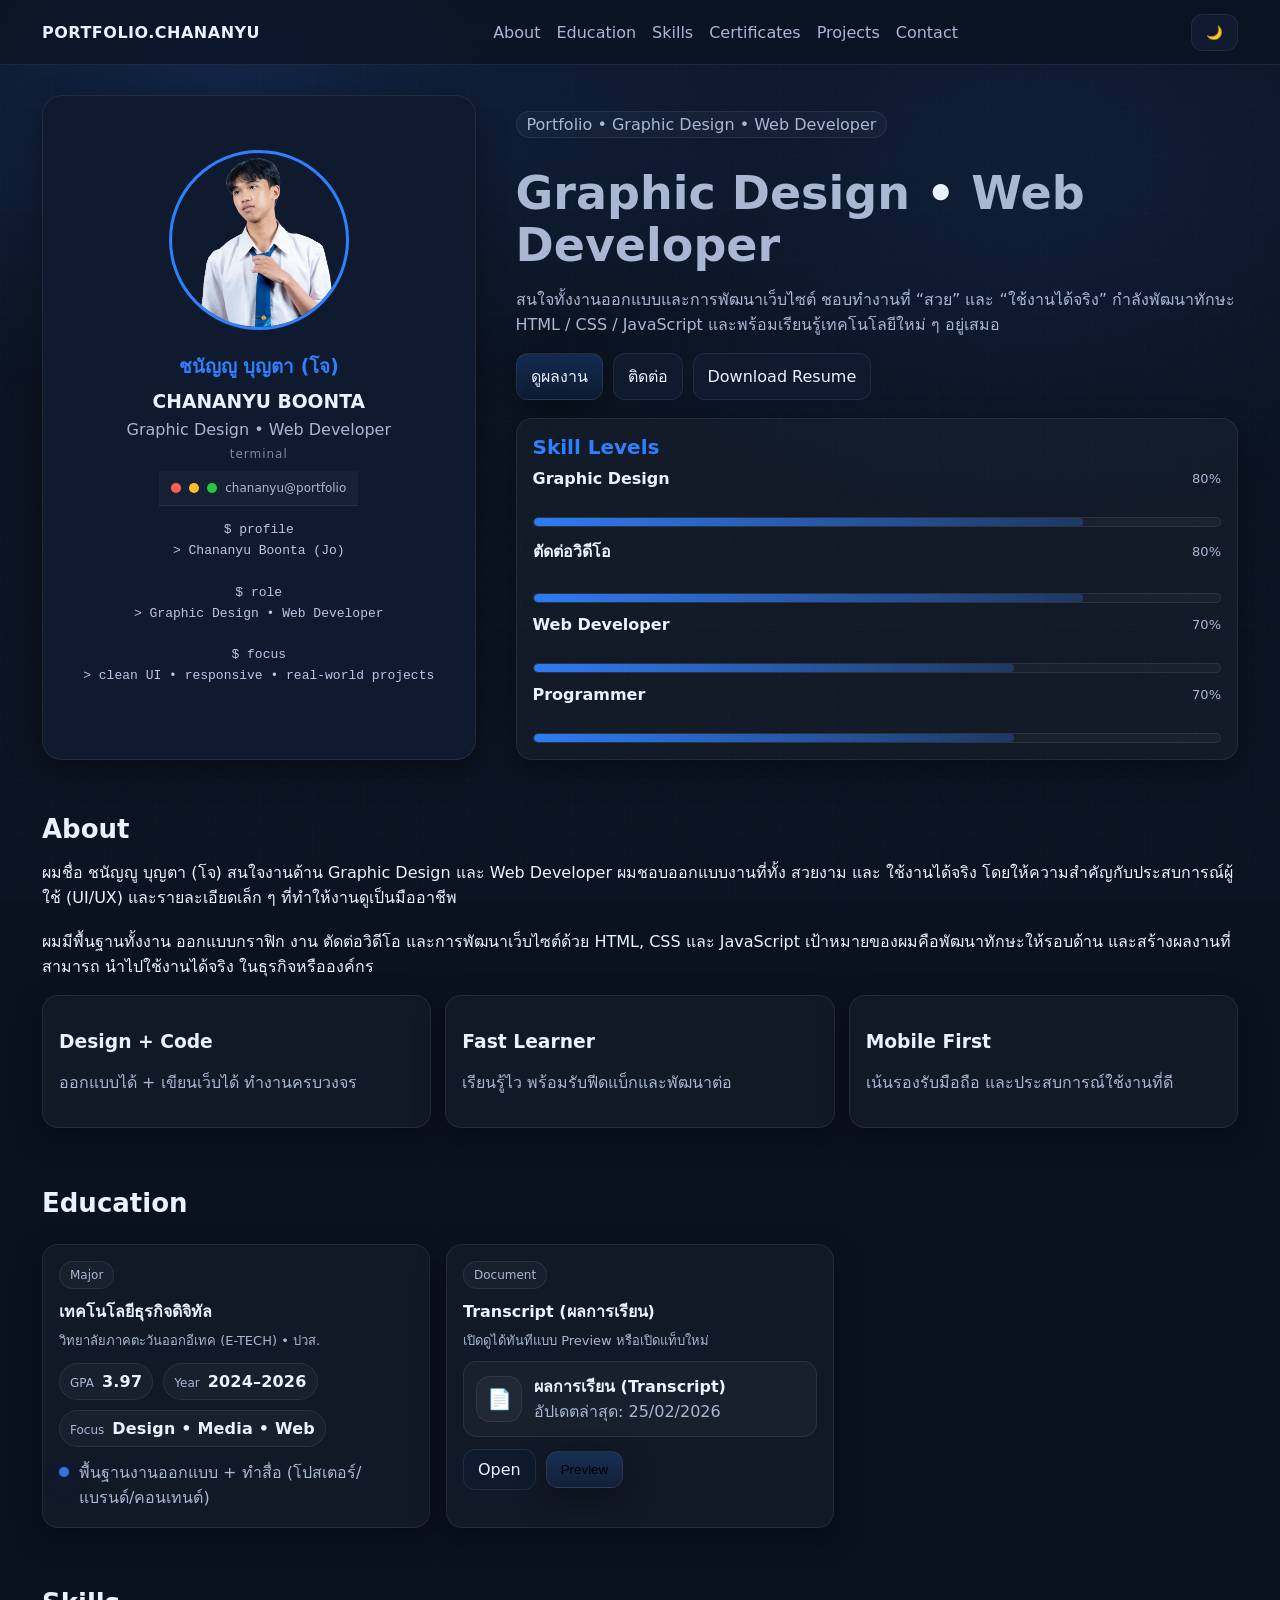
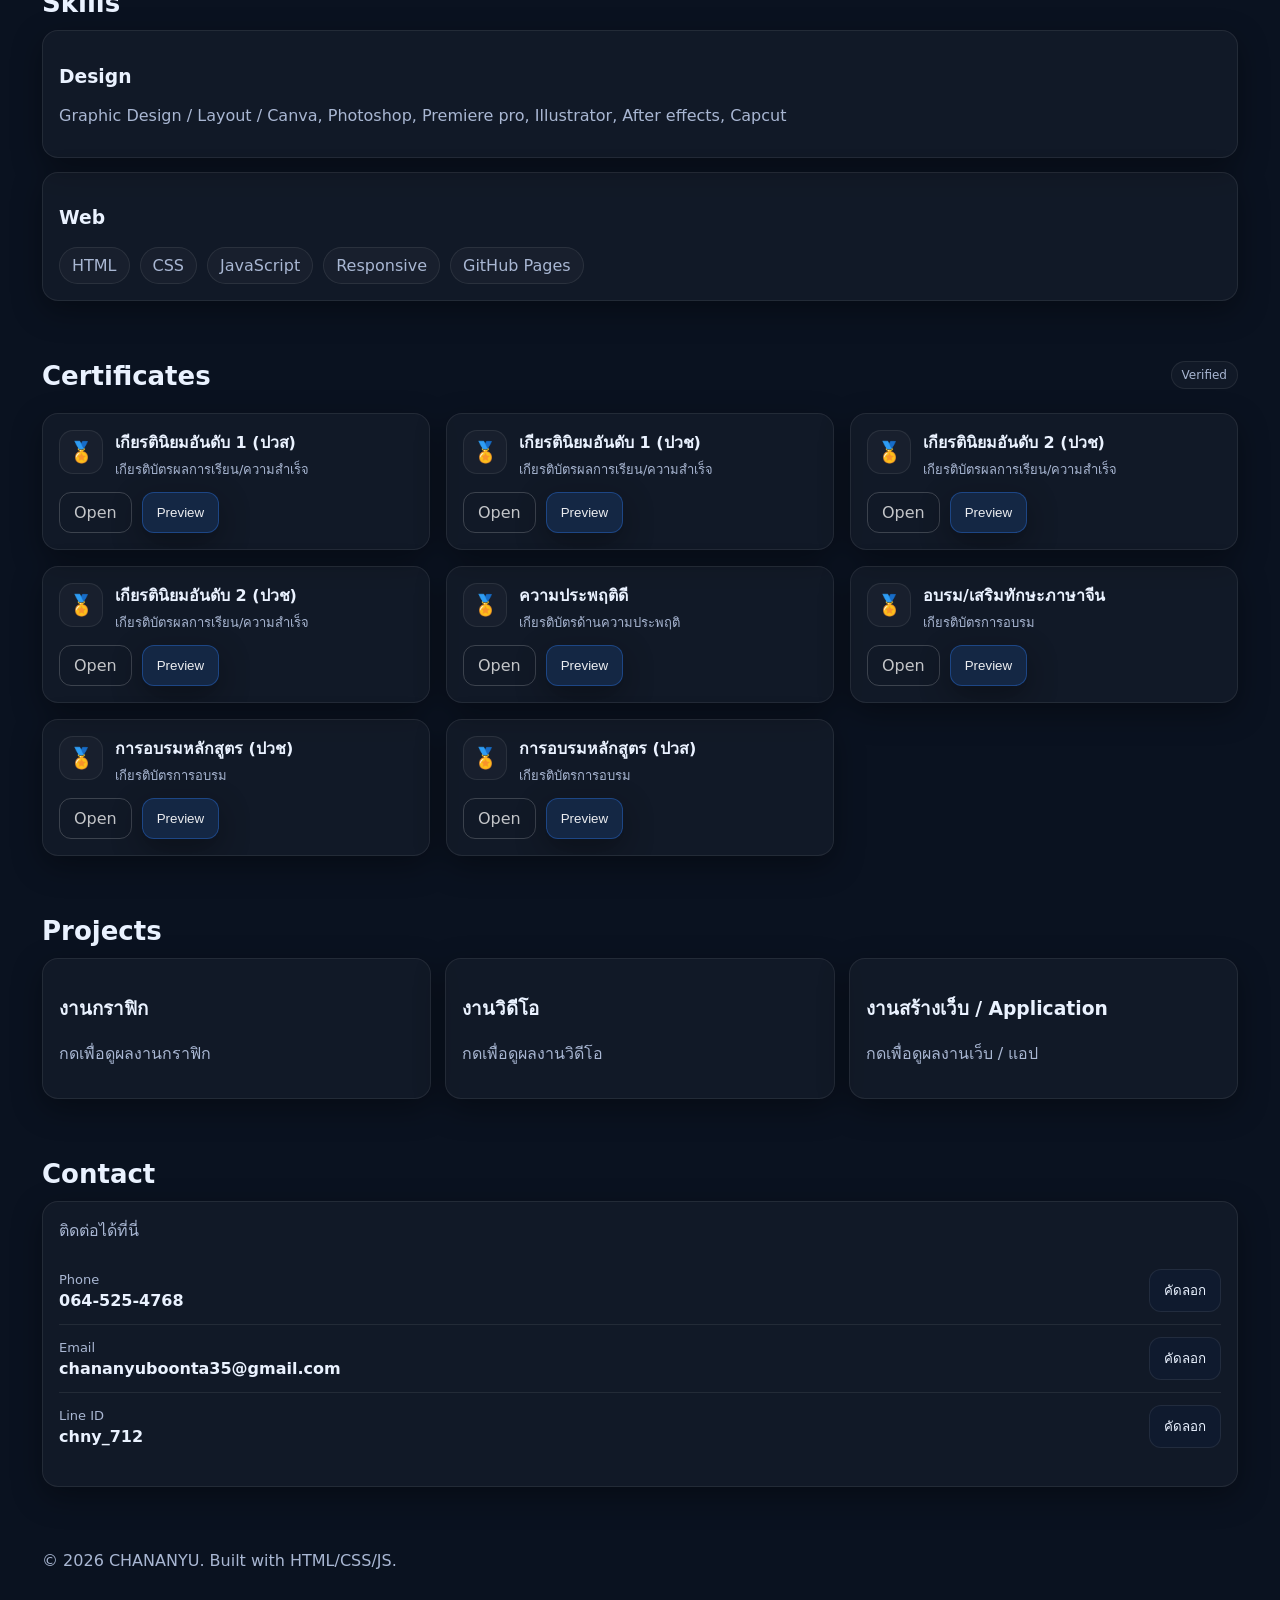
==== index.html @ 03a29632 "Add files via upload" ====
<!doctype html>
<html lang="th">
<head>
  <meta charset="UTF-8" />
  <meta name="viewport" content="width=device-width, initial-scale=1.0" />
  <title>PORTFOLIO. | ชนัญญู</title>
  <meta name="description" content="Portfolio ของ ชนัญญู บุญตา (โจ) - Graphic Design & Web Developer" />
  <link rel="stylesheet" href="styles.css" />
</head>

<body>
  <header class="header">
    <div class="container nav">
      <a class="logo" href="#top">PORTFOLIO.CHANANYU<span class="dot"></span></a>

      <nav class="menu">
        <a href="#about">About</a>
	<a href="#education">Education</a>
        <a href="#skills">Skills</a>
                <a href="#certificates">Certificates</a>
<a href="#projects">Projects</a>
        <a href="#contact">Contact</a>
      </nav>

      <button id="themeBtn" class="btn ghost" aria-label="Toggle theme">🌙</button>
    </div>
  </header>

  <main id="top">
    <section class="hero">
      <div class="container hero-grid">

        <!-- 🔥 PROFILE CARD (ย้ายมาฝั่งซ้าย) -->
        <div class="profile-card">
          <img src="assets/profile.png" alt="Chananyu Profile" class="profile-img" />
	
          <h3 class="thai-name">ชนัญญู บุญตา (โจ)</h3>
          <h3>CHANANYU BOONTA</h3>
          <p class="muted">Graphic Design • Web Developer</p>

          <p class="terminal-label">terminal</p>

          <div class="terminal-top">
            <span class="dot red"></span>
            <span class="dot yellow"></span>
            <span class="dot green"></span>
            <span class="terminal-title">chananyu@portfolio</span>
          </div>

          <pre class="terminal-body"><code>$ profile
> Chananyu Boonta (Jo)

$ role
> Graphic Design • Web Developer

$ focus
> clean UI • responsive • real-world projects</code></pre>
        </div>

        <!-- 🔥 ข้อความย้ายไปฝั่งขวา -->
        <div>
          <p class="badge">Portfolio • Graphic Design • Web Developer</p>

          <h1> 
            <span class="muted">Graphic Design</span> • 
            <span class="muted">Web Developer</span>
          </h1>

          <p class="sub">
            สนใจทั้งงานออกแบบและการพัฒนาเว็บไซต์ ชอบทำงานที่ “สวย” และ “ใช้งานได้จริง”
            กำลังพัฒนาทักษะ HTML / CSS / JavaScript และพร้อมเรียนรู้เทคโนโลยีใหม่ ๆ อยู่เสมอ
          </p>

          <div class="actions">
            <a class="btn" href="#projects">ดูผลงาน</a>
            <a class="btn ghost" href="#contact">ติดต่อ</a>
            <a class="btn ghost" href="assets/resume.pdf" download>Download Resume</a>
          </div>

	<!-- ===== Skill Progress Bars ===== -->
<div class="skill-panel card">
  <div class="skill-panel-head">
    <h3 class="skill-panel-title">Skill Levels</h3>
  </div>

  <div class="skill-list">
    <div class="skill-item" data-p="80">
      <div class="skill-row">
        <span class="skill-name">Graphic Design</span>
        <span class="skill-val">80%</span>
      </div>
      <div class="bar"><span class="fill" style="--p:80"></span></div>
    </div>

    <div class="skill-item" data-p="80">
      <div class="skill-row">
        <span class="skill-name">ตัดต่อวิดีโอ</span>
        <span class="skill-val">80%</span>
      </div>
      <div class="bar"><span class="fill" style="--p:80"></span></div>
    </div>

    <div class="skill-item" data-p="70">
      <div class="skill-row">
        <span class="skill-name">Web Developer</span>
        <span class="skill-val">70%</span>
      </div>
      <div class="bar"><span class="fill" style="--p:70"></span></div>
    </div>

    <div class="skill-item" data-p="70">
      <div class="skill-row">
        <span class="skill-name">Programmer</span>
        <span class="skill-val">70%</span>
      </div>
      <div class="bar"><span class="fill" style="--p:70"></span></div>
    </div>

    
  </div>
</div>

        </div>

      </div>
    </section>

    <!-- ABOUT -->
    <section id="about" class="section">
      <div class="container">
        <h2>About</h2>
<p class="about-text">
  ผมชื่อ <span class="hl">ชนัญญู บุญตา (โจ)</span> สนใจงานด้าน 
  <span class="hl">Graphic Design</span> และ 
  <span class="hl">Web Developer</span>  

  ผมชอบออกแบบงานที่ทั้ง <span class="hl">สวยงาม</span> และ 
  <span class="hl">ใช้งานได้จริง</span> โดยให้ความสำคัญกับประสบการณ์ผู้ใช้ 
  (<span class="hl">UI/UX</span>) และรายละเอียดเล็ก ๆ 
  ที่ทำให้งานดูเป็นมืออาชีพ
  <br><br>
  ผมมีพื้นฐานทั้งงาน <span class="hl">ออกแบบกราฟิก</span> 
  งาน <span class="hl">ตัดต่อวิดีโอ</span> และการพัฒนาเว็บไซต์ด้วย 
  <span class="hl">HTML</span>, 
  <span class="hl">CSS</span> และ 
  <span class="hl">JavaScript</span>  

  เป้าหมายของผมคือพัฒนาทักษะให้รอบด้าน และสร้างผลงานที่สามารถ 
  <span class="hl">นำไปใช้งานได้จริง</span> ในธุรกิจหรือองค์กร
</p>
        <div class="grid-3">
          <div class="card">
            <h3>Design + Code</h3>
            <p class="text-muted">ออกแบบได้ + เขียนเว็บได้ ทำงานครบวงจร</p>
          </div>
          <div class="card">
            <h3>Fast Learner</h3>
            <p class="text-muted">เรียนรู้ไว พร้อมรับฟีดแบ็กและพัฒนาต่อ</p>
          </div>
          <div class="card">
            <h3>Mobile First</h3>
            <p class="text-muted">เน้นรองรับมือถือ และประสบการณ์ใช้งานที่ดี</p>
          </div>
        </div>
      </div>
    </section>


<!-- EDUCATION -->
<section id="education" class="section">
  <div class="container">
    <div class="edu-head">
      <div>
        <h2>Education</h2>
      </div>

      <!-- ใช้ modal เดิมของ Certificates ได้เลย -->

    </div>

    <!-- Summary Cards -->
    <div class="edu-grid">
      <div class="card edu-card reveal">
        <div class="edu-top">
          <div class="edu-badge">Major</div>
          <h3 class="edu-title">เทคโนโลยีธุรกิจดิจิทัล</h3>
          <p class="text-muted edu-sub">วิทยาลัยภาคตะวันออกอีเทค (E-TECH) • ปวส.</p>
        </div>

        <div class="edu-meta">
          <div class="edu-pill">
            <span class="edu-k">GPA</span>
            <span class="edu-v">3.97</span>
          </div>
          <div class="edu-pill">
            <span class="edu-k">Year</span>
            <span class="edu-v">2024–2026</span>
          </div>
          <div class="edu-pill">
            <span class="edu-k">Focus</span>
            <span class="edu-v">Design • Media • Web</span>
          </div>
        </div>

        <div class="edu-points">
          <div class="edu-point">
            <span class="dot-mini"></span>
            <span>พื้นฐานงานออกแบบ + ทำสื่อ (โปสเตอร์/แบรนด์/คอนเทนต์)</span>
          </div>

        </div>
      </div>

      
      <!-- Transcript Preview Card -->
      <div class="card edu-card edu-transcript reveal">
        <div class="edu-top">
          <div class="edu-badge">Document</div>
          <h3 class="edu-title">Transcript (ผลการเรียน)</h3>
          <p class="text-muted edu-sub">เปิดดูได้ทันทีแบบ Preview หรือเปิดแท็บใหม่</p>
        </div>

        <div class="edu-doc">
          <div class="edu-doc-icon" aria-hidden="true">📄</div>
          <div class="edu-doc-text">
            <div class="edu-doc-name">ผลการเรียน (Transcript)</div>
            <div class="text-muted">อัปเดตล่าสุด: 25/02/2026</div>
          </div>
        </div>

        <div class="edu-actions" style="margin-top:12px;">
          <a class="btn ghost" href="assets/education/transcript.pdf" target="_blank" rel="noopener">Open</a>
          <button class="btn" type="button"
            data-cert="assets/education/transcript.pdf"
            data-cert-title="ผลการเรียน (Transcript)">
            Preview
          </button>
        </div>
      </div>
    </div>

  </div>
</section>

    <!-- SKILLS -->
    <section id="skills" class="section">
  <div class="container">
    <h2>Skills</h2>

    <!-- ✅ Design ขึ้นก่อน -->
    <div class="card">
      <h3>Design</h3>
      <p class="text-muted">
        Graphic Design / Layout / Canva, Photoshop, Premiere pro, Illustrator, After effects, Capcut
      </p>
    </div>

    <!-- ✅ Web ตามมา -->
    <div class="card mt">
      <h3>Web</h3>
      <div class="chips">
        <span class="chip">HTML</span>
        <span class="chip">CSS</span>
        <span class="chip">JavaScript</span>
        <span class="chip">Responsive</span>
        <span class="chip">GitHub Pages</span>
      </div>
    </div>

  </div>
</section>

        <!-- CERTIFICATES -->
    <section id="certificates" class="section">
      <div class="container">
        <div class="section-head">
          <div>
            <h2>Certificates</h2>
          </div>
          <span class="cert-badge">Verified</span>
        </div>

        <div class="cert-grid">

          <div class="card cert-card reveal">
            <div class="cert-top">
              <div class="cert-icon" aria-hidden="true">🏅</div>
              <div class="cert-meta">
                <h3 class="cert-title">เกียรตินิยมอันดับ 1 (ปวส)</h3>
                <p class="text-muted cert-desc">เกียรติบัตรผลการเรียน/ความสำเร็จ</p>
              </div>
            </div>
            <div class="cert-actions">
              <a class="btn ghost" href="https://drive.google.com/file/d/1gCkZgoehB3vvWSLFcFtwGMiIyjkPSdfd/view" target="_blank" rel="noopener">Open</a>
              <button class="btn" type="button" data-cert="https://drive.google.com/file/d/1gCkZgoehB3vvWSLFcFtwGMiIyjkPSdfd/preview" data-cert-title="เกียรตินิยมอันดับ 1 (ปวส)">Preview</button>
            </div>
          </div>

          <div class="card cert-card reveal">
            <div class="cert-top">
              <div class="cert-icon" aria-hidden="true">🏅</div>
              <div class="cert-meta">
                <h3 class="cert-title">เกียรตินิยมอันดับ 1 (ปวช)</h3>
                <p class="text-muted cert-desc">เกียรติบัตรผลการเรียน/ความสำเร็จ</p>
              </div>
            </div>
            <div class="cert-actions">
              <a class="btn ghost" href="https://drive.google.com/file/d/1ICR19MyjQwB0Dezw8XdJvOS5k2Chsvs_/view" target="_blank" rel="noopener">Open</a>
              <button class="btn" type="button" data-cert="https://drive.google.com/file/d/1ICR19MyjQwB0Dezw8XdJvOS5k2Chsvs_/preview" data-cert-title="เกียรตินิยมอันดับ 1 (ปวช)">Preview</button>
            </div>
          </div>

          <div class="card cert-card reveal">
            <div class="cert-top">
              <div class="cert-icon" aria-hidden="true">🏅</div>
              <div class="cert-meta">
                <h3 class="cert-title">เกียรตินิยมอันดับ 2 (ปวช)</h3>
                <p class="text-muted cert-desc">เกียรติบัตรผลการเรียน/ความสำเร็จ</p>
              </div>
            </div>
            <div class="cert-actions">
              <a class="btn ghost" href="https://drive.google.com/file/d/18KTeLqU_VMrefmLDvwX8DeGee8mo0Rug/view" target="_blank" rel="noopener">Open</a>
              <button class="btn" type="button" data-cert="https://drive.google.com/file/d/18KTeLqU_VMrefmLDvwX8DeGee8mo0Rug/preview" data-cert-title="เกียรตินิยมอันดับ 2 (ปวช)">Preview</button>
            </div>
          </div>

          <div class="card cert-card reveal">
            <div class="cert-top">
              <div class="cert-icon" aria-hidden="true">🏅</div>
              <div class="cert-meta">
                <h3 class="cert-title">เกียรตินิยมอันดับ 2 (ปวช)</h3>
                <p class="text-muted cert-desc">เกียรติบัตรผลการเรียน/ความสำเร็จ</p>
              </div>
            </div>
            <div class="cert-actions">
              <a class="btn ghost" href="https://drive.google.com/file/d/1309O10c44AZQ91_PRUTclfyR0zeI_VeD/view" target="_blank" rel="noopener">Open</a>
              <button class="btn" type="button" data-cert="https://drive.google.com/file/d/1309O10c44AZQ91_PRUTclfyR0zeI_VeD/preview" data-cert-title="เกียรตินิยมอันดับ 2 (ปวช)">Preview</button>
            </div>
          </div>

          <div class="card cert-card reveal">
            <div class="cert-top">
              <div class="cert-icon" aria-hidden="true">🏅</div>
              <div class="cert-meta">
                <h3 class="cert-title">ความประพฤติดี</h3>
                <p class="text-muted cert-desc">เกียรติบัตรด้านความประพฤติ</p>
              </div>
            </div>
            <div class="cert-actions">
              <a class="btn ghost" href="https://drive.google.com/file/d/16V61qPevdb235wgsN0LPwpVJKFUMNpgQ/view" target="_blank" rel="noopener">Open</a>
              <button class="btn" type="button" data-cert="https://drive.google.com/file/d/16V61qPevdb235wgsN0LPwpVJKFUMNpgQ/preview" data-cert-title="ความประพฤติดี">Preview</button>
            </div>
          </div>

          <div class="card cert-card reveal">
            <div class="cert-top">
              <div class="cert-icon" aria-hidden="true">🏅</div>
              <div class="cert-meta">
                <h3 class="cert-title">อบรม/เสริมทักษะภาษาจีน</h3>
                <p class="text-muted cert-desc">เกียรติบัตรการอบรม</p>
              </div>
            </div>
            <div class="cert-actions">
              <a class="btn ghost" href="https://drive.google.com/file/d/1GHZ_KUU2olDMoBhnNb47apUuoepXhUUc/view" target="_blank" rel="noopener">Open</a>
              <button class="btn" type="button" data-cert="https://drive.google.com/file/d/1GHZ_KUU2olDMoBhnNb47apUuoepXhUUc/preview" data-cert-title="อบรม/เสริมทักษะภาษาจีน">Preview</button>
            </div>
          </div>

          <div class="card cert-card reveal">
            <div class="cert-top">
              <div class="cert-icon" aria-hidden="true">🏅</div>
              <div class="cert-meta">
                <h3 class="cert-title">การอบรมหลักสูตร (ปวช)</h3>
                <p class="text-muted cert-desc">เกียรติบัตรการอบรม</p>
              </div>
            </div>
            <div class="cert-actions">
              <a class="btn ghost" href="https://drive.google.com/file/d/1zFcPmpnscv65o-xpfK4uYzmivvTh-nA5/view" target="_blank" rel="noopener">Open</a>
              <button class="btn" type="button" data-cert="https://drive.google.com/file/d/1zFcPmpnscv65o-xpfK4uYzmivvTh-nA5/preview" data-cert-title="การอบรมหลักสูตร">Preview</button>
            </div>
          </div>

          <div class="card cert-card reveal">
            <div class="cert-top">
              <div class="cert-icon" aria-hidden="true">🏅</div>
              <div class="cert-meta">
                <h3 class="cert-title">การอบรมหลักสูตร (ปวส)</h3>
                <p class="text-muted cert-desc">เกียรติบัตรการอบรม</p>
              </div>
            </div>
            <div class="cert-actions">
              <a class="btn ghost" href="https://drive.google.com/file/d/1py0rQcjuWapsEl_W83mx0qBBXXFDcMRV/view" target="_blank" rel="noopener">Open</a>
              <button class="btn" type="button" data-cert="https://drive.google.com/file/d/1py0rQcjuWapsEl_W83mx0qBBXXFDcMRV/preview" data-cert-title="การอบรมหลักสูตร">Preview</button>
            </div>
          </div>

        </div>
      </div>
    </section>

<!-- PROJECTS -->
    <section id="projects" class="section">
      <div class="container">
        <h2>Projects</h2>

        <div class="grid-3">

  <a href="graphic.html" class="project-link">
    <div class="card">
      <h3>งานกราฟิก</h3>
      <p class="text-muted">กดเพื่อดูผลงานกราฟิก</p>
    </div>
  </a>

  <a href="video.html" class="project-link">
    <div class="card">
      <h3>งานวิดีโอ</h3>
      <p class="text-muted">กดเพื่อดูผลงานวิดีโอ</p>
    </div>
  </a>

  <a href="app.html" class="project-link">
    <div class="card">
      <h3>งานสร้างเว็บ / Application</h3>
      <p class="text-muted">กดเพื่อดูผลงานเว็บ / แอป</p>
    </div>
  </a>

</div>
      </div>
    </section>

    <!-- CONTACT -->
    <section id="contact" class="section">
      <div class="container">
        <h2>Contact</h2>

        <div class="card">
          <p class="lead">ติดต่อได้ที่นี่</p>

	<div class="contact-row">
            <div>
              <p class="label">Phone</p>
              <p class="value" id="phoneText">064-525-4768</p>
            </div>
            <button class="btn ghost" id="copyPhoneBtn" type="button">คัดลอก</button>
          </div>


          <div class="contact-row">
            <div>
              <p class="label">Email</p>
              <p class="value" id="emailText">chananyuboonta35@gmail.com</p>
            </div>
            <button class="btn ghost" id="copyEmailBtn" type="button">คัดลอก</button>
          </div>

          <div class="contact-row">
            <div>
              <p class="label">Line ID</p>
              <p class="value" id="lineText">chny_712</p>
            </div>
            <button class="btn ghost" id="copyLineBtn" type="button">คัดลอก</button>
          </div>

          <p class="hint" id="copyHint"></p>
        </div>
      </div>
    </section>
  </main>

  <footer class="footer">
    <div class="container">
      <p>© <span id="year"></span> CHANANYU. Built with HTML/CSS/JS.</p>
    </div>
  </footer>


  <!-- Certificate Preview Modal -->
  <div class="modal" id="certModal" aria-hidden="true">
    <div class="modal-backdrop" data-close="1"></div>
    <div class="modal-panel" role="dialog" aria-modal="true" aria-label="Certificate preview">
      <div class="modal-head">
        <div class="modal-title" id="certModalTitle">Certificate</div>
        <button class="modal-close" type="button" data-close="1" aria-label="Close">✕</button>
      </div>
      <div class="modal-body">
        <iframe id="certFrame" title="Certificate PDF" loading="lazy"></iframe>
      </div>
      <div class="modal-foot">
        <a class="btn ghost" id="certOpenNew" target="_blank" rel="noopener">Open in new tab</a>
      </div>
    </div>
  </div>

  
  <script>
    (function(){
      const modal = document.getElementById('certModal');
      const frame = document.getElementById('certFrame');
      const titleEl = document.getElementById('certModalTitle');
      const openNew = document.getElementById('certOpenNew');

      function openModal(src, title){
        titleEl.textContent = title || 'Certificate';
        frame.src = src;
        openNew.href = src;
        modal.classList.add('show');
        modal.setAttribute('aria-hidden','false');
        document.body.classList.add('no-scroll');
      }
      function closeModal(){
        modal.classList.remove('show');
        modal.setAttribute('aria-hidden','true');
        frame.src = '';
        document.body.classList.remove('no-scroll');
      }

      document.addEventListener('click', (e) => {
        const btn = e.target.closest('[data-cert]');
        if(btn){
          const src = btn.getAttribute('data-cert');
          const title = btn.getAttribute('data-cert-title');
          openModal(src, title);
          return;
        }
        if(e.target.closest('[data-close="1"]')){
          closeModal();
          return;
        }
      });

      document.addEventListener('keydown', (e) => {
        if(e.key === 'Escape' && modal.classList.contains('show')) closeModal();
      });
    })();
  </script>

  <script src="app.js"></script>
</body>
</html>
---- styles.css ----
:root{
  --bg: #0a1220;
  --panel: #0f1a2e;
  --text: #eaf2ff;
  --muted: #a9b7d3;
  --border: rgba(255,255,255,.08);
  --accent: #2f80ff;
  --shadow: 0 10px 30px rgba(0,0,0,.35);
}

:root[data-theme="light"]{
  --bg: #f5f7fc;
  --panel: #ffffff;
  --text: #0b1020;
  --muted: #52607a;
  --border: rgba(0,0,0,.08);
  --accent: #1f5fe6;
  --shadow: 0 10px 30px rgba(10,20,40,.12);
}

*{box-sizing:border-box}
html{scroll-behavior:smooth}
html, body{height:100%}

body{
  margin:0;
  font-family: system-ui, -apple-system, Segoe UI, Roboto, Arial, sans-serif;
  color:var(--text);

  /* ✅ โหมดมืดมีแสงฟ้าได้ แต่จูนให้นุ่ม */
  background:
    radial-gradient(1100px 520px at 20% 0%, rgba(47,128,255,.18), transparent 62%),
    radial-gradient(900px 480px at 80% 20%, rgba(47,128,255,.08), transparent 62%),
    var(--bg);

  min-height:100vh;
  display:flex;
  flex-direction:column;
  position:relative;
}

/* ✅ โหมดสว่าง: เอา radial ออกเพื่อไม่ให้เกิด “แทบ” */
:root[data-theme="light"] body{
  background: var(--bg);
}

main{flex:1}
a{color:inherit; text-decoration:none}
.container{max-width:1200px; margin:0 auto; padding:0 2px}

/* ===== HEADER ===== */
.header{
  position:sticky; top:0; z-index:10;
  backdrop-filter: blur(10px);
  background: rgba(10,18,32,.65);
  border-bottom:1px solid var(--border);
}
:root[data-theme="light"] .header{ background: rgba(245,247,252,.78); }

.nav{
  display:flex; align-items:center; justify-content:space-between;
  height:64px; gap:14px;
}
.logo{font-weight:850; letter-spacing:.5px}
.logo .dot{color:var(--accent)}

.menu{display:flex; gap:16px}
.menu a{color:var(--muted)}
.menu a:hover{color:var(--text)}

/* ===== BUTTON ===== */
.btn{
  display:inline-flex; align-items:center; justify-content:center;
  padding:10px 14px;
  border-radius:12px;
  border:1px solid var(--border);
  background: linear-gradient(180deg, rgba(47,128,255,.22), rgba(47,128,255,.07));
  box-shadow: var(--shadow);
  cursor:pointer;
  transition: transform .15s ease;
}
.btn:hover{transform: translateY(-1px)}
.btn.ghost{
  background: var(--panel);
  color: var(--text);
  box-shadow: none;
}
.btn.ghost:hover{
  background: var(--accent);
  color: #fff;
  border-color: var(--accent);
}

/* ===== HERO / SECTION ===== */
.hero{padding:30px 0 24px}
.hero-grid{
  display:grid;
  grid-template-columns: .75fr 1.25fr;
  gap:40px;
  align-items:stretch;
}

.badge{
  display:inline-block;
  padding:3px 10px;
  border:1px solid var(--border);
  border-radius:999px;
  color:var(--muted);
  background: rgba(255,255,255,.03);
}

h1{font-size:46px; line-height:1.12; margin:14px 0 10px}
.accent{color:var(--accent)}
.muted{color:var(--muted)}
.sub{color:var(--muted); font-size:16px; max-width:100ch}
.actions{display:flex; gap:10px; margin:16px 0 10px}

.section{padding:30px 0}
.section h2{margin:0 0 12px; font-size:26px}
.lead{color:var(--muted); margin:0 0 14px}
.text-muted{color:var(--muted)}
.mt{margin-top:14px}

/* ===== CARD / GRID ===== */
.card{
  background: rgba(255,255,255,.03);
  border:1px solid var(--border);
  border-radius:16px;
  padding:16px;
  box-shadow: var(--shadow);
}
:root[data-theme="light"] .card{ background: var(--panel); }

/* Masonry layout */
.grid-3{
  column-count: 3;
  column-gap: 14px;
}

.grid-3 .project-card{
  break-inside: avoid;
  margin-bottom: 14px;
}

@media (max-width: 900px){
  .grid-3{ column-count: 1; }
}

/* ===== CHIP ===== */
.chips{display:flex; flex-wrap:wrap; gap:10px}
.chip{
  padding:8px 12px;
  border-radius:999px;
  border:1px solid var(--border);
  background: rgba(255,255,255,.03);
  color:var(--muted);
}

/* ===== PROFILE CARD ===== */
.profile-card{
  background: var(--panel);
  border:1px solid var(--border);
  border-radius:20px;
  padding:20px;
  text-align:center;
  box-shadow: var(--shadow);
  display:flex;
  flex-direction:column;
  align-items:center;
  justify-content:center;
}
.profile-img{
  width:180px;
  height:180px;
  border-radius:50%;
  object-fit:cover;
  border:3px solid var(--accent);
  margin-bottom:16px;
  transition: transform .3s ease;
}
.profile-img:hover{ transform: scale(1.05); }

.thai-name{
  color: var(--accent);
  margin: 8px 0 4px;
}
.profile-card h3{ margin: 6px 0 4px; }
.profile-card p{ margin: 4px 0; }

.terminal-label{
  margin: 6px 0 6px;
  font-size: 12px;
  color: var(--muted);
  letter-spacing: 1px;
  opacity: .7;
}

/* ===== TERMINAL UI ===== */
.terminal-top{
  display:flex; align-items:center; gap:8px;
  padding:10px 12px;
  border-bottom:1px solid var(--border);
  background: rgba(255,255,255,.03);
  margin-top: 6px;
}
.dot{width:10px; height:10px; border-radius:50%}
.dot.red{background:#ff5f57}
.dot.yellow{background:#febc2e}
.dot.green{background:#28c840}
.terminal-title{margin-left:auto; color:var(--muted); font-size:12px}

.terminal-body{
  margin:0;
  padding:14px 14px 18px;
  color:#b7c7e6;
  font-size:13px;
  line-height:1.6;
}

/* ===== CONTACT ===== */
.contact-row{
  display:flex;
  align-items:center;
  justify-content:space-between;
  gap:12px;
  padding:12px 0;
  border-top:1px solid var(--border);
}
.contact-row:first-of-type{border-top:none}
.label{margin:0; color:var(--muted); font-size:13px}
.value{margin:4px 0 0; font-weight:650}
.hint{margin:10px 0 0; color:var(--muted); font-size:13px}

/* ===== FOOTER (ไม่ตัด) ===== */
.footer{
  margin-top:auto;
  padding:18px 0;
  border-top:none;
  background: transparent;
  color:var(--muted);
}

/* ===== Dev Grid Background (เบาลง + โหมดสว่างจางมาก) ===== */
body::after{
  content:"";
  position: fixed;
  inset: 0;
  pointer-events: none;
  z-index: -1;
  background:
    linear-gradient(rgba(255,255,255,.06) 1px, transparent 1px),
    linear-gradient(90deg, rgba(255,255,255,.06) 1px, transparent 1px),
    radial-gradient(800px 400px at 50% 0%, rgba(47,128,255,.10), transparent 70%);
  background-size: 52px 52px, 52px 52px, auto;
  opacity: .12;
}
:root[data-theme="light"] body::after{
  opacity: .06; /* ✅ โหมดสว่างให้กริดจางมาก ไม่รบกวน */
}

/* ===== Scroll Reveal ===== */
.reveal{
  opacity: 0;
  transform: translateY(18px);
  filter: blur(4px);
  transition: opacity .6s ease, transform .6s ease, filter .6s ease;
}
.reveal.show{
  opacity: 1;
  transform: translateY(0);
  filter: blur(0);
}
@media (prefers-reduced-motion: reduce){
  .reveal, .reveal.show{
    transition:none;
    opacity: 1;
    transform:none;
    filter:none;
  }
}

/* ===== Skill Progress Panel ===== */
.skill-panel{
  margin-top: 18px;
  max-width: 1000px;
}
.skill-panel-head{
  display:flex;
  align-items:baseline;
  justify-content:space-between;
  gap:12px;
  margin-bottom: 10px;
}
.skill-panel-title{ margin: 0; font-size: 20px; color: var(--accent); }
.skill-panel-sub{ margin: 0; font-size: 13px; }

.skill-list{ display:grid; gap: 12px; }
.skill-row{
  display:flex;
  align-items:center;
  justify-content:space-between;
  gap:10px;
  margin-bottom: 29px;
}
.skill-name{ font-weight: 650; }
.skill-val{ color: var(--muted); font-size: 13px; }

.bar{
  height: 10px;
  border-radius: 999px;
  border: 1px solid var(--border);
  background: rgba(255,255,255,.03);
  overflow:hidden;
}
.fill{
  display:block;
  height:100%;
  width: calc(var(--p) * 1%);
  border-radius: 999px;
  background: linear-gradient(90deg, rgba(47,128,255,.95), rgba(47,128,255,.25));
  box-shadow: 0 8px 18px rgba(47,128,255,.18);
  transform-origin: left;
  transform: scaleX(0);
  transition: transform .9s ease;
}
.skill-panel.show-bars .fill{ transform: scaleX(1); }

/* ===== Page Head (หน้าแยก) ===== */
.page-head{
  display:flex;
  align-items:flex-start;
  justify-content:space-between;
  gap:14px;
  margin-bottom: 14px;
}
.page-title{
  margin: 10px 0 6px;
  font-size: 34px;
}

/* ===== Project link wrapper ===== */
.project-link{
  text-decoration: none;
  color: inherit;
  display: block;
}
.project-link .card{
  transition: transform .2s ease, border-color .2s ease;
}
.project-link:hover .card{
  transform: translateY(-4px);
  border-color: rgba(47,128,255,.35);
}

/* ===== Responsive ===== */
@media (max-width: 900px){
  h1{font-size:34px}
  .hero-grid{grid-template-columns: 1fr}
  .grid-3{grid-template-columns: 1fr}
  .menu{display:none}
  .page-head{ flex-direction:column; }
  .page-title{ font-size: 28px; }
}

/* =========================
   FIX DARK MODE BAND + BRING BACK BG FX
   ========================= */

/* 1) โหมดมืด: ใช้พื้นสี + glow เบามาก (ลด banding) */
:root:not([data-theme="light"]) body{
  background: var(--bg);
}

/* 2) Glow เบา ๆ ไม่เป็นแทบ */
:root:not([data-theme="light"]) body::before{
  content:"";
  position: fixed;
  inset: 0;
  pointer-events:none;
  z-index:-2;
  background:
    radial-gradient(900px 520px at 18% 8%, rgba(47,128,255,.16), transparent 65%),
    radial-gradient(760px 520px at 80% 18%, rgba(47,128,255,.10), transparent 70%);
  opacity: 1;
}

/* 3) Grid overlay ให้กลับมา “ชัดกำลังดี” */
:root:not([data-theme="light"]) body::after{
  content:"";
  position: fixed;
  inset: 0;
  pointer-events:none;
  z-index:-1;
  background:
    linear-gradient(rgba(255,255,255,.055) 1px, transparent 1px),
    linear-gradient(90deg, rgba(255,255,255,.055) 1px, transparent 1px);
  background-size: 52px 52px;
  opacity: .16;
}

/* 4) Noise กัน banding (สำคัญมาก) */
:root:not([data-theme="light"]) body{
  position: relative;
}
:root:not([data-theme="light"]) body .noise-layer{
  display:none;
}
/* ใช้ pseudo-element แทน ไม่ต้องเพิ่ม HTML */
:root:not([data-theme="light"]) body::marker{ content:""; } /* กันบาง browser แปลก ๆ */

:root:not([data-theme="light"]) body::selection{ background: rgba(47,128,255,.25); }

:root:not([data-theme="light"]) body::after{
  /* รวม grid + noise (noise เป็น svg data) */
  background-image:
    linear-gradient(rgba(255,255,255,.055) 1px, transparent 1px),
    linear-gradient(90deg, rgba(255,255,255,.055) 1px, transparent 1px),
    url("data:image/svg+xml,%3Csvg xmlns='http://www.w3.org/2000/svg' width='180' height='180'%3E%3Cfilter id='n'%3E%3CfeTurbulence type='fractalNoise' baseFrequency='.9' numOctaves='2' stitchTiles='stitch'/%3E%3C/filter%3E%3Crect width='180' height='180' filter='url(%23n)' opacity='.22'/%3E%3C/svg%3E");
  background-size: 52px 52px, 52px 52px, 180px 180px;
  background-repeat: repeat;
  opacity: .14;
}

/* =========================
   LIGHT MODE BACKGROUND FX (no banding)
   ========================= */

/* โหมดสว่าง: เพิ่ม glow เบา ๆ */
:root[data-theme="light"] body{
  background: var(--bg);
}

/* glow */
:root[data-theme="light"] body::before{
  content:"";
  position: fixed;
  inset: 0;
  pointer-events:none;
  z-index:-2;
  background:
    radial-gradient(900px 520px at 18% 10%, rgba(47,128,255,.22), transparent 65%),
    radial-gradient(760px 520px at 80% 18%, rgba(47,128,255,.16), transparent 70%);
}

/* grid + noise (จาง ๆ) */
:root[data-theme="light"] body::after{
  content:"";
  position: fixed;
  inset: 0;
  pointer-events:none;
  z-index:-1;
  background-image:
    linear-gradient(rgba(0,0,0,.10) 1px, transparent 1px),
    linear-gradient(90deg, rgba(0,0,0,.10) 1px, transparent 1px),
    url("data:image/svg+xml,%3Csvg xmlns='http://www.w3.org/2000/svg' width='180' height='180'%3E%3Cfilter id='n'%3E%3CfeTurbulence type='fractalNoise' baseFrequency='.9' numOctaves='2' stitchTiles='stitch'/%3E%3C/filter%3E%3Crect width='180' height='180' filter='url(%23n)' opacity='.16'/%3E%3C/svg%3E");
  background-size: 52px 52px, 52px 52px, 180px 180px;
  background-repeat: repeat;
  opacity: .08; /* จาง ๆ สวย ๆ */
}

.project-card{
  padding:0;
  overflow:hidden;
}

.project-card img{
  width:100%;
  display:block;
  transition: transform .4s ease;
}

.project-card:hover img{
  transform: scale(1.05);
}

.project-card img{
  width:100%;
  height:auto;
  display:block;
  border-radius:16px;
}
/* ทำกล่องวิดีโอให้เหมือนกันทุกการ์ด (ใช้ thumbnail) */
.video-card{
  display:flex;
  flex-direction:column;
  gap:10px;
}

.video-thumb{
  position:relative;
  width:100%;
  aspect-ratio:16/9;
  border-radius:16px;
  overflow:hidden;
  border:1px solid var(--border);
  background: rgba(0,0,0,.08);
  display:block;
}

.video-thumb img{
  width:100%;
  height:100%;
  object-fit:cover;
  display:block;
  transition: transform .35s ease;
}

.video-thumb:hover img{
  transform: scale(1.03);
}

.video-play{
  position:absolute;
  inset:auto;
  left:50%;
  top:50%;
  transform:translate(-50%,-50%);
  width:58px;
  height:58px;
  border-radius:999px;
  display:flex;
  align-items:center;
  justify-content:center;
  background: rgba(0,0,0,.55);
  color:#fff;
  font-size:22px;
  border:1px solid rgba(255,255,255,.25);
  backdrop-filter: blur(6px);
}

/* ล็อกขนาด thumbnail ให้เท่ากัน */
.video-thumb{
  width:100%;
  aspect-ratio:16/9;
  border-radius:16px;
  overflow:hidden;
  position:relative;
  display:block;
  background:#000;
}

/* บังคับรูปทุกใบให้เต็มกรอบ */
.video-thumb img{
  width:100%;
  height:100%;
  object-fit:cover;
  display:block;
}

/* ล็อกความสูงการ์ด */
.video-card{
  display:flex;
  flex-direction:column;
  justify-content:space-between;
  height:100%;
}

/* =========================
   VIDEO PAGE (ไม่ใช้ Masonry แบบงานกราฟิก)
   ========================= */
.video-grid{
  display:grid;
  grid-template-columns: repeat(3, minmax(0, 1fr));
  gap:18px;
  align-items:stretch;
}

@media (max-width: 900px){
  .video-grid{ grid-template-columns: 1fr; }
}

.video-card{
  display:flex;
  flex-direction:column;
  gap:10px;
}

.video-actions{
  margin-top:auto;
  padding-top:10px;
  display:flex;
  gap:10px;
}


/* Lightbox */
.lightbox{
  position: fixed;
  inset: 0;
  display: none;
  align-items: center;
  justify-content: center;
  padding: 24px;
  background: rgba(0,0,0,.72);
  backdrop-filter: blur(6px);
  z-index: 9999;
}

.lightbox.show{ display:flex; }

.lightbox-img{
  max-width: min(1100px, 92vw);
  max-height: 86vh;
  border-radius: 14px;
  box-shadow: 0 18px 60px rgba(0,0,0,.45);
}

.lightbox-close{
  position: fixed;
  top: 18px;
  right: 18px;
  width: 42px;
  height: 42px;
  border-radius: 999px;
  border: 1px solid rgba(255,255,255,.25);
  background: rgba(0,0,0,.35);
  color: #fff;
  font-size: 18px;
  cursor: pointer;
}
.project-card img{ cursor: zoom-in; }

/* ===== Animated Premium Glow ===== */
body::before{
  content:"";
  position:fixed;
  inset:-250px;
  background:
    radial-gradient(circle at 20% 30%, rgba(59,130,246,.25), transparent 45%),
    radial-gradient(circle at 80% 70%, rgba(99,102,241,.25), transparent 45%);
  z-index:-1;
  pointer-events:none;
  animation: glowMove 18s ease-in-out infinite alternate;
}

/* Dark Mode */
body.dark::before{
  background:
    radial-gradient(circle at 20% 30%, rgba(59,130,246,.35), transparent 50%),
    radial-gradient(circle at 80% 70%, rgba(99,102,241,.35), transparent 50%);
}

@keyframes glowMove{
  0%{
    transform: translate(0px, 0px) scale(1);
  }
  50%{
    transform: translate(-40px, 30px) scale(1.05);
  }
  100%{
    transform: translate(40px, -20px) scale(1.08);
  }
}

/* =========================
   CERTIFICATES (🔥)
   ========================= */
.section-head{
  display:flex;
  align-items:flex-start;
  justify-content:space-between;
  gap:12px;
  margin-bottom: 10px;
}

.cert-badge{
  padding:6px 10px;
  border-radius:999px;
  border:1px solid var(--border);
  color: var(--muted);
  background: rgba(255,255,255,.03);
  font-size:12px;
}

.cert-grid{
  display:grid;
  grid-template-columns: repeat(3, minmax(0, 1fr));
  gap:16px;
}

@media (max-width: 900px){
  .cert-grid{ grid-template-columns: 1fr; }
}

.cert-card{
  padding:16px;
  position:relative;
  overflow:hidden;
  transition: transform .2s ease, border-color .2s ease, box-shadow .2s ease;
}

.cert-card::after{
  content:"";
  position:absolute;
  inset:-1px;
  border-radius:16px;
  pointer-events:none;
  opacity:0;
  background: radial-gradient(600px 220px at 20% 10%, rgba(47,128,255,.18), transparent 60%);
  transition: opacity .2s ease;
}

.cert-card:hover{
  transform: translateY(-4px);
  border-color: rgba(47,128,255,.35);
  box-shadow: 0 18px 50px rgba(10,20,40,.18);
}
:root:not([data-theme="light"]) .cert-card:hover{
  box-shadow: 0 18px 60px rgba(0,0,0,.35);
}
.cert-card:hover::after{ opacity:1; }

.cert-top{
  display:flex;
  align-items:flex-start;
  gap:12px;
}

.cert-icon{
  width:44px;
  height:44px;
  border-radius:14px;
  display:flex;
  align-items:center;
  justify-content:center;
  border:1px solid var(--border);
  background: rgba(255,255,255,.03);
  font-size:20px;
}

.cert-title{
  margin:0 0 4px;
  font-size:16px;
}

.cert-desc{
  margin:0;
  font-size:13px;
}

.cert-actions{
  display:flex;
  gap:10px;
  margin-top: 12px;
}

/* Dark mode: ทำปุ่ม Preview ให้เด่นขึ้น */
:root:not([data-theme="light"]) .cert-card .btn{
  background: rgba(47,128,255,.14);
  border-color: rgba(47,128,255,.35);
  color: rgba(255,255,255,.92);
}

:root:not([data-theme="light"]) .cert-card .btn:hover{
  background: rgba(47,128,255,.22);
  border-color: rgba(47,128,255,.55);
  transform: translateY(-1px);
}

/* ปุ่ม Open (ghost) ยังให้ดูเบากว่า Preview */
:root:not([data-theme="light"]) .cert-card .btn.ghost{
  background: transparent;
  border-color: rgba(255,255,255,.18);
  color: rgba(255,255,255,.75);
}

:root:not([data-theme="light"]) .cert-card .btn.ghost:hover{
  border-color: rgba(47,128,255,.45);
  color: rgba(255,255,255,.9);
}

/* =========================
   MODAL (Preview PDF)
   ========================= */
.no-scroll{ overflow:hidden; }

.modal{
  position:fixed;
  inset:0;
  display:none;
  z-index:9999;
}

.modal.show{ display:block; }

.modal-backdrop{
  position:absolute;
  inset:0;
  background: rgba(0,0,0,.55);
  backdrop-filter: blur(6px);
}

.modal-panel{
  position:absolute;
  left:50%;
  top:50%;
  transform: translate(-50%,-50%);
  width: min(980px, 92vw);
  height: min(80vh, 720px);
  background: var(--panel);
  border:1px solid var(--border);
  border-radius:18px;
  box-shadow: 0 22px 70px rgba(0,0,0,.35);
  display:flex;
  flex-direction:column;
  overflow:hidden;
}

.modal-head{
  display:flex;
  align-items:center;
  justify-content:space-between;
  padding:12px 14px;
  border-bottom:1px solid var(--border);
  background: rgba(255,255,255,.03);
}

.modal-title{
  font-weight:800;
  letter-spacing:.2px;
}

.modal-close{
  width:38px;
  height:38px;
  border-radius:12px;
  border:1px solid var(--border);
  background: transparent;
  color: var(--text);
  cursor:pointer;
}

.modal-body{
  flex:1;
  background: rgba(0,0,0,.06);
}

.modal-body iframe{
  width:100%;
  height:100%;
  border:0;
  background: #fff;
}

:root:not([data-theme="light"]) .modal-body iframe{
  background: #0b1220;
}

.modal-foot{
  padding:12px 14px;
  border-top:1px solid var(--border);
  display:flex;
  justify-content:flex-end;
  background: rgba(255,255,255,.02);
}

/* =========================
   EDUCATION (Under About)
   ========================= */
.edu-head{
  display:flex;
  align-items:flex-start;
  justify-content:space-between;
  gap:14px;
  margin-bottom: 14px;
}

.edu-actions{
  display:flex;
  gap:10px;
  flex-wrap:wrap;
  align-items:center;
}

.edu-grid{
  display:grid;
  grid-template-columns: repeat(3, minmax(0, 1fr));
  gap:16px;
  align-items:stretch;
}

@media (max-width: 900px){
  .edu-head{ flex-direction:column; }
  .edu-grid{ grid-template-columns: 1fr; }
}

.edu-card{
  position:relative;
  overflow:hidden;
  transition: transform .2s ease, border-color .2s ease, box-shadow .2s ease;
}

.edu-card::after{
  content:"";
  position:absolute;
  inset:-1px;
  border-radius:16px;
  pointer-events:none;
  opacity:0;
  background: radial-gradient(600px 220px at 20% 10%, rgba(47,128,255,.18),);
  transition: opacity .2s ease;
}

.edu-card:hover{
  transform: translateY(-4px);
  border-color: rgba(47,128,255,.35);
  box-shadow: 0 18px 50px rgba(10,20,40,.18);
}
:root:not([data-theme="light"]) .edu-card:hover{
  box-shadow: 0 18px 60px rgba(0,0,0,.35);
}
.edu-card:hover::after{ opacity:1; }

.edu-top{ margin-bottom: 10px; }
.edu-badge{
  display:inline-flex;
  align-items:center;
  gap:8px;
  padding:6px 10px;
  border-radius:999px;
  border:1px solid var(--border);
  color: var(--muted);
  background: rgba(255,255,255,.03);
  font-size:12px;
  margin-bottom: 10px;
}

.edu-title{
  margin: 0 0 6px;
  font-size: 16px;
}
.edu-sub{ margin:0; font-size:13px; }

.edu-meta{
  display:flex;
  flex-wrap:wrap;
  gap:10px;
  margin-top: 12px;
}

.edu-pill{
  display:flex;
  align-items:baseline;
  gap:8px;
  padding:8px 10px;
  border-radius:999px;
  border:1px solid var(--border);
  background: rgba(255,255,255,.03);
}
:root[data-theme="light"] .edu-pill{ background: rgba(0,0,0,.02); }

.edu-k{ color: var(--muted); font-size:12px; }
.edu-v{ font-weight: 800; letter-spacing:.2px;  }

.edu-points{
  display:grid;
  gap:10px;
  margin-top: 14px;
}
.edu-point{
  display:flex;
  gap:10px;
  color: var(--muted);
  line-height:1.55;
}
.dot-mini{
  width:10px;
  height:10px;
  border-radius:50%;
  background: rgba(47,128,255,.9);
  box-shadow: 0 10px 20px rgba(47,128,255,.18);
  flex: 0 0 auto;
  margin-top: 6px;
}

/* Transcript card */
.edu-doc{
  display:flex;
  align-items:center;
  gap:12px;
  padding:12px;
  border-radius:14px;
  border:1px solid var(--border);
  background: rgba(255,255,255,.03);
}
:root[data-theme="light"] .edu-doc{ background: rgba(0,0,0,.02); }

.edu-doc-icon{
  width:46px;
  height:46px;
  border-radius:14px;
  display:flex;
  align-items:center;
  justify-content:center;
  border:1px solid var(--border);
  background: rgba(255,255,255,.04);
  font-size:20px;
}
.edu-doc-name{
  font-weight: 850;
}

.edu-hint{
  margin-top: 12px;
  font-size: 13px;
}
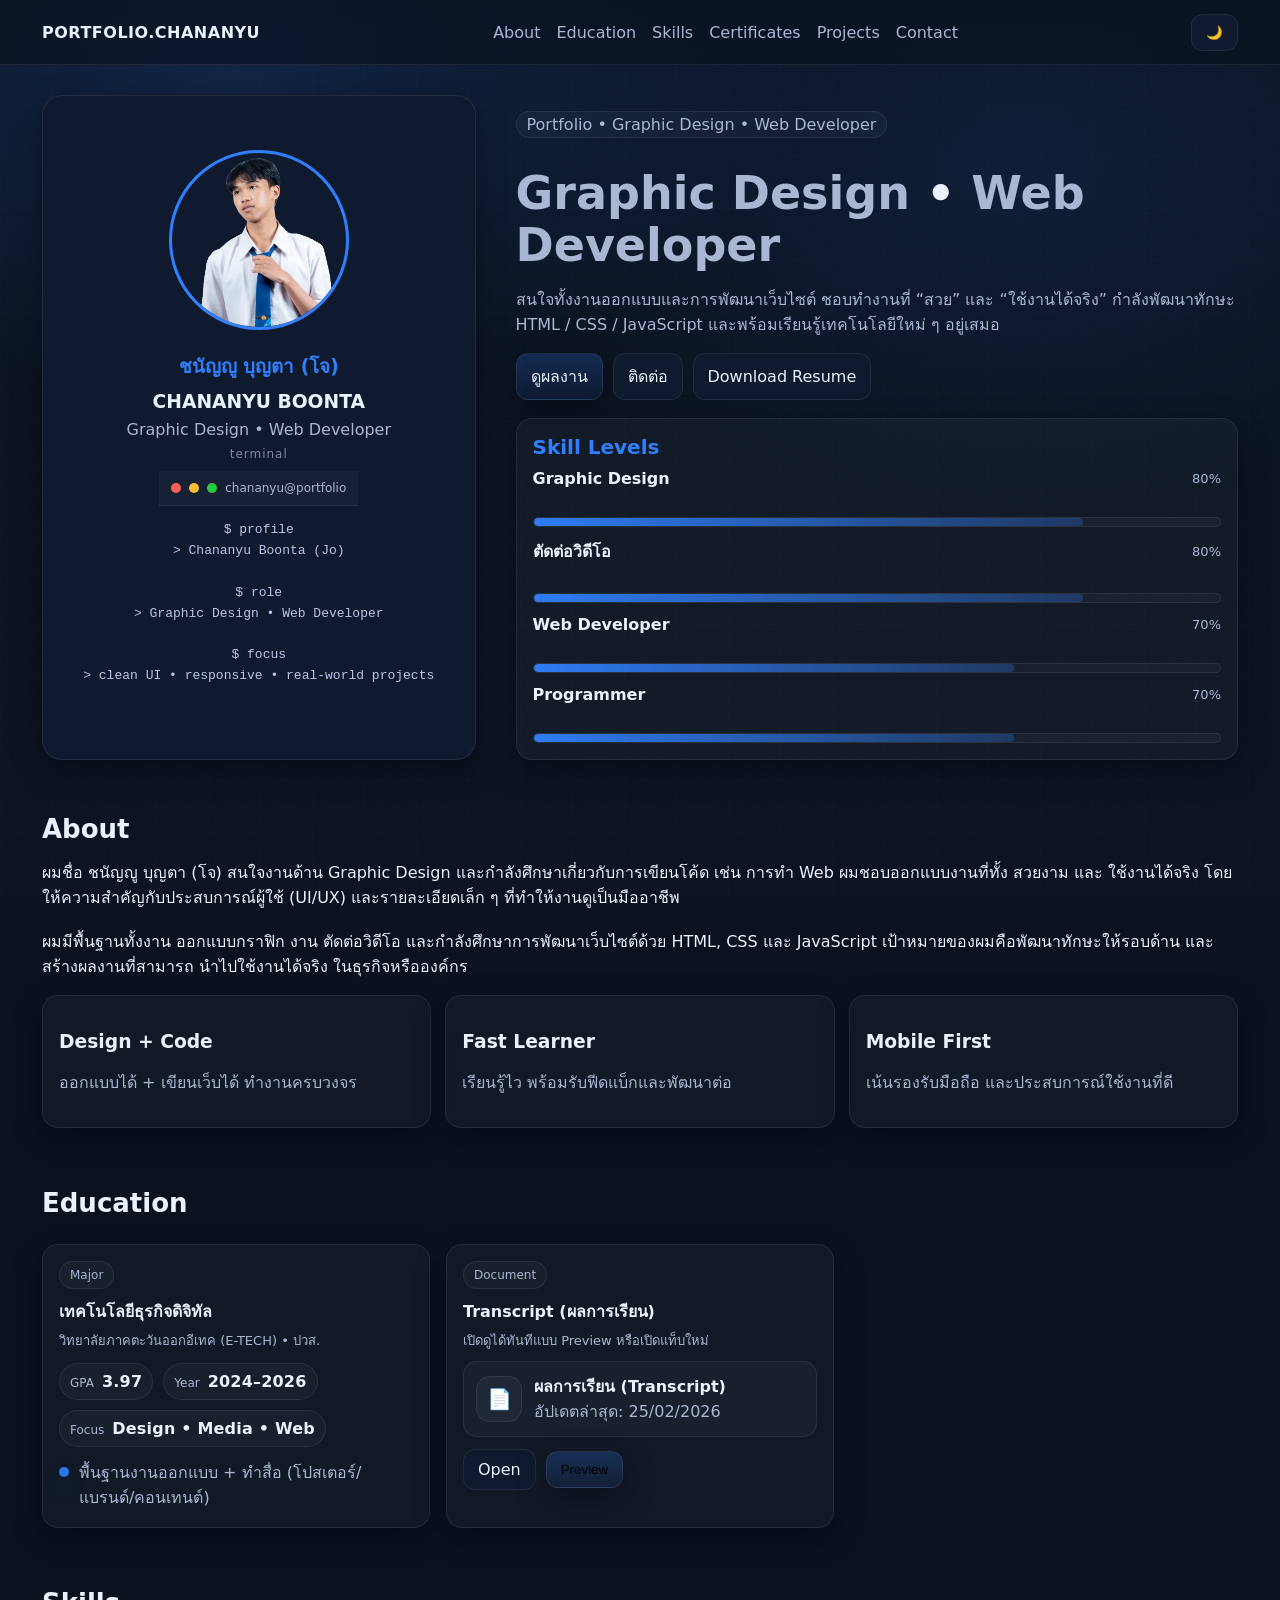
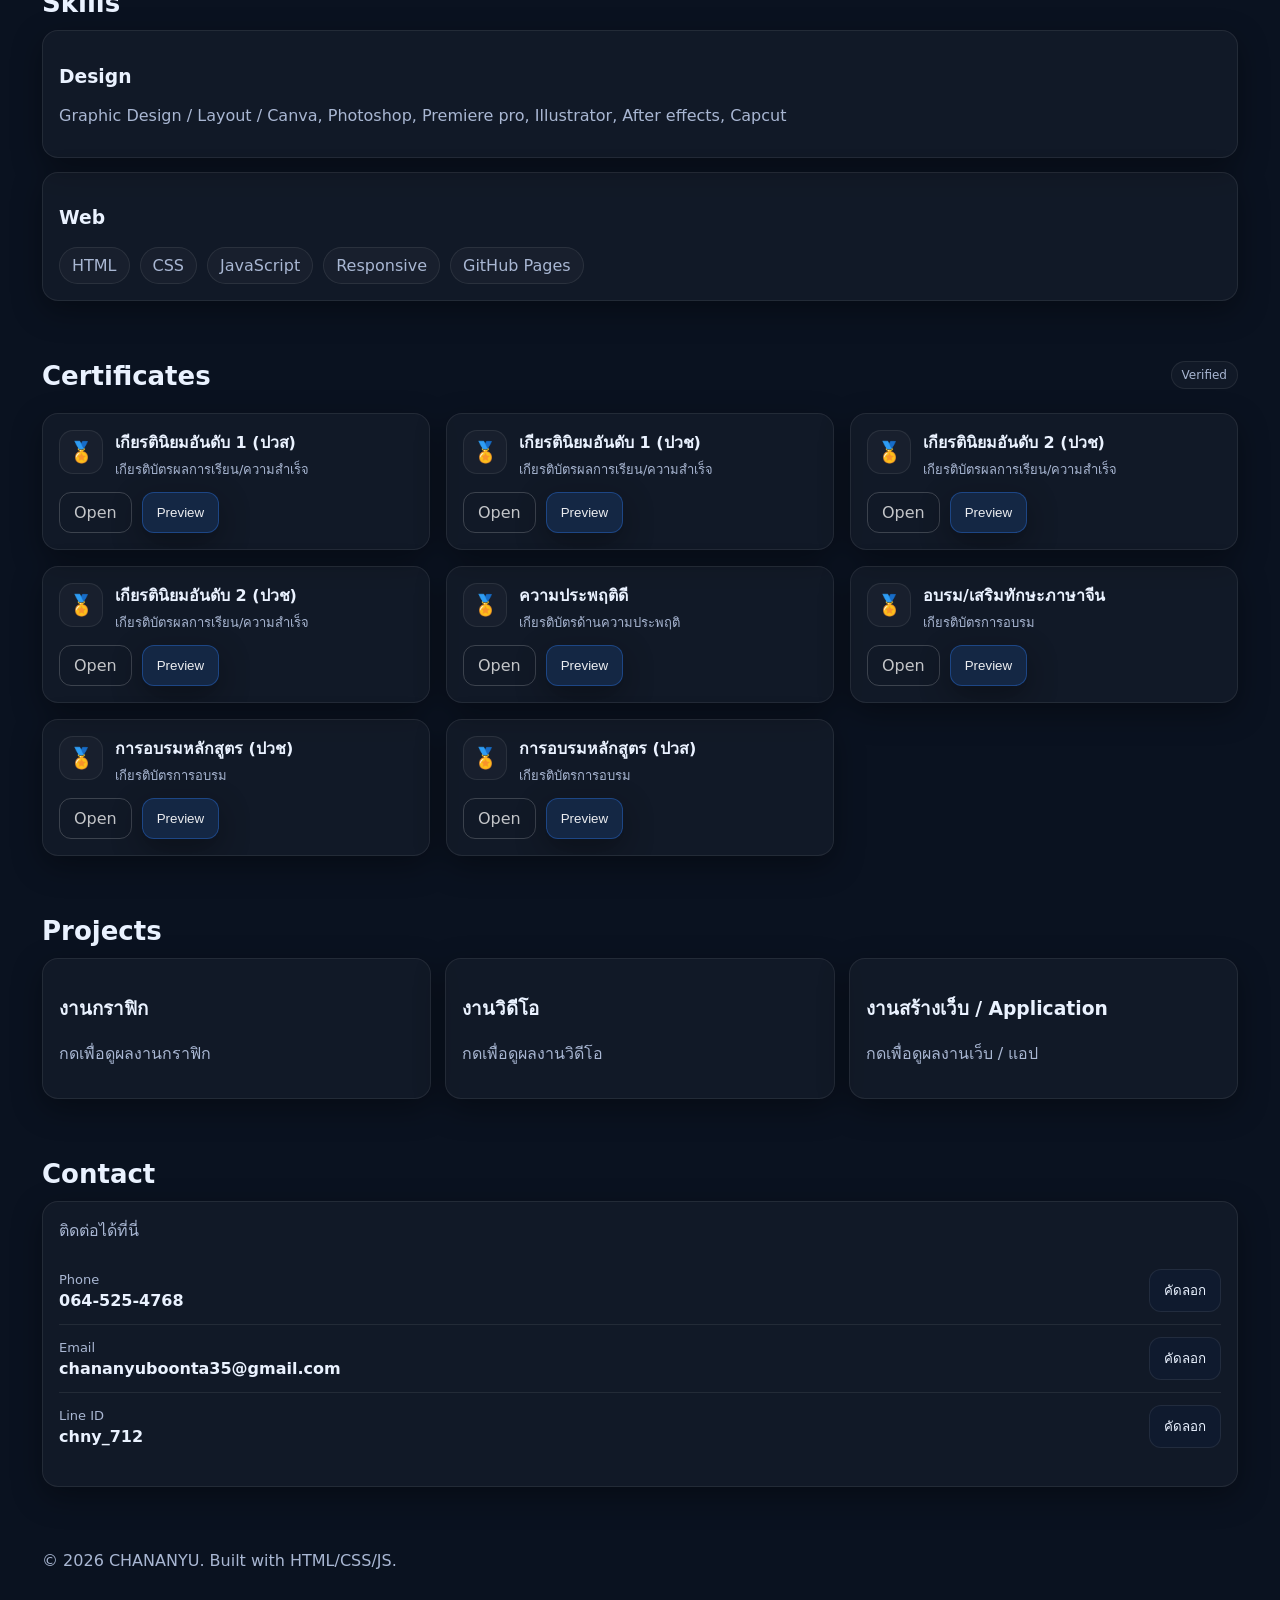
==== commit caef68ae: "Add files via upload" ====
--- a/index.html
+++ b/index.html
@@ -131,8 +131,8 @@
         <h2>About</h2>
 <p class="about-text">
   ผมชื่อ <span class="hl">ชนัญญู บุญตา (โจ)</span> สนใจงานด้าน 
-  <span class="hl">Graphic Design</span> และ 
-  <span class="hl">Web Developer</span>  
+  <span class="hl">Graphic Design</span> และกำลังศึกษาเกี่ยวกับการเขียนโค้ด เช่น การทำ
+  <span class="hl">Web</span>  
 
   ผมชอบออกแบบงานที่ทั้ง <span class="hl">สวยงาม</span> และ 
   <span class="hl">ใช้งานได้จริง</span> โดยให้ความสำคัญกับประสบการณ์ผู้ใช้ 
@@ -140,7 +140,7 @@
   ที่ทำให้งานดูเป็นมืออาชีพ
   <br><br>
   ผมมีพื้นฐานทั้งงาน <span class="hl">ออกแบบกราฟิก</span> 
-  งาน <span class="hl">ตัดต่อวิดีโอ</span> และการพัฒนาเว็บไซต์ด้วย 
+  งาน <span class="hl">ตัดต่อวิดีโอ</span> และกำลังศึกษาการพัฒนาเว็บไซต์ด้วย 
   <span class="hl">HTML</span>, 
   <span class="hl">CSS</span> และ 
   <span class="hl">JavaScript</span>  
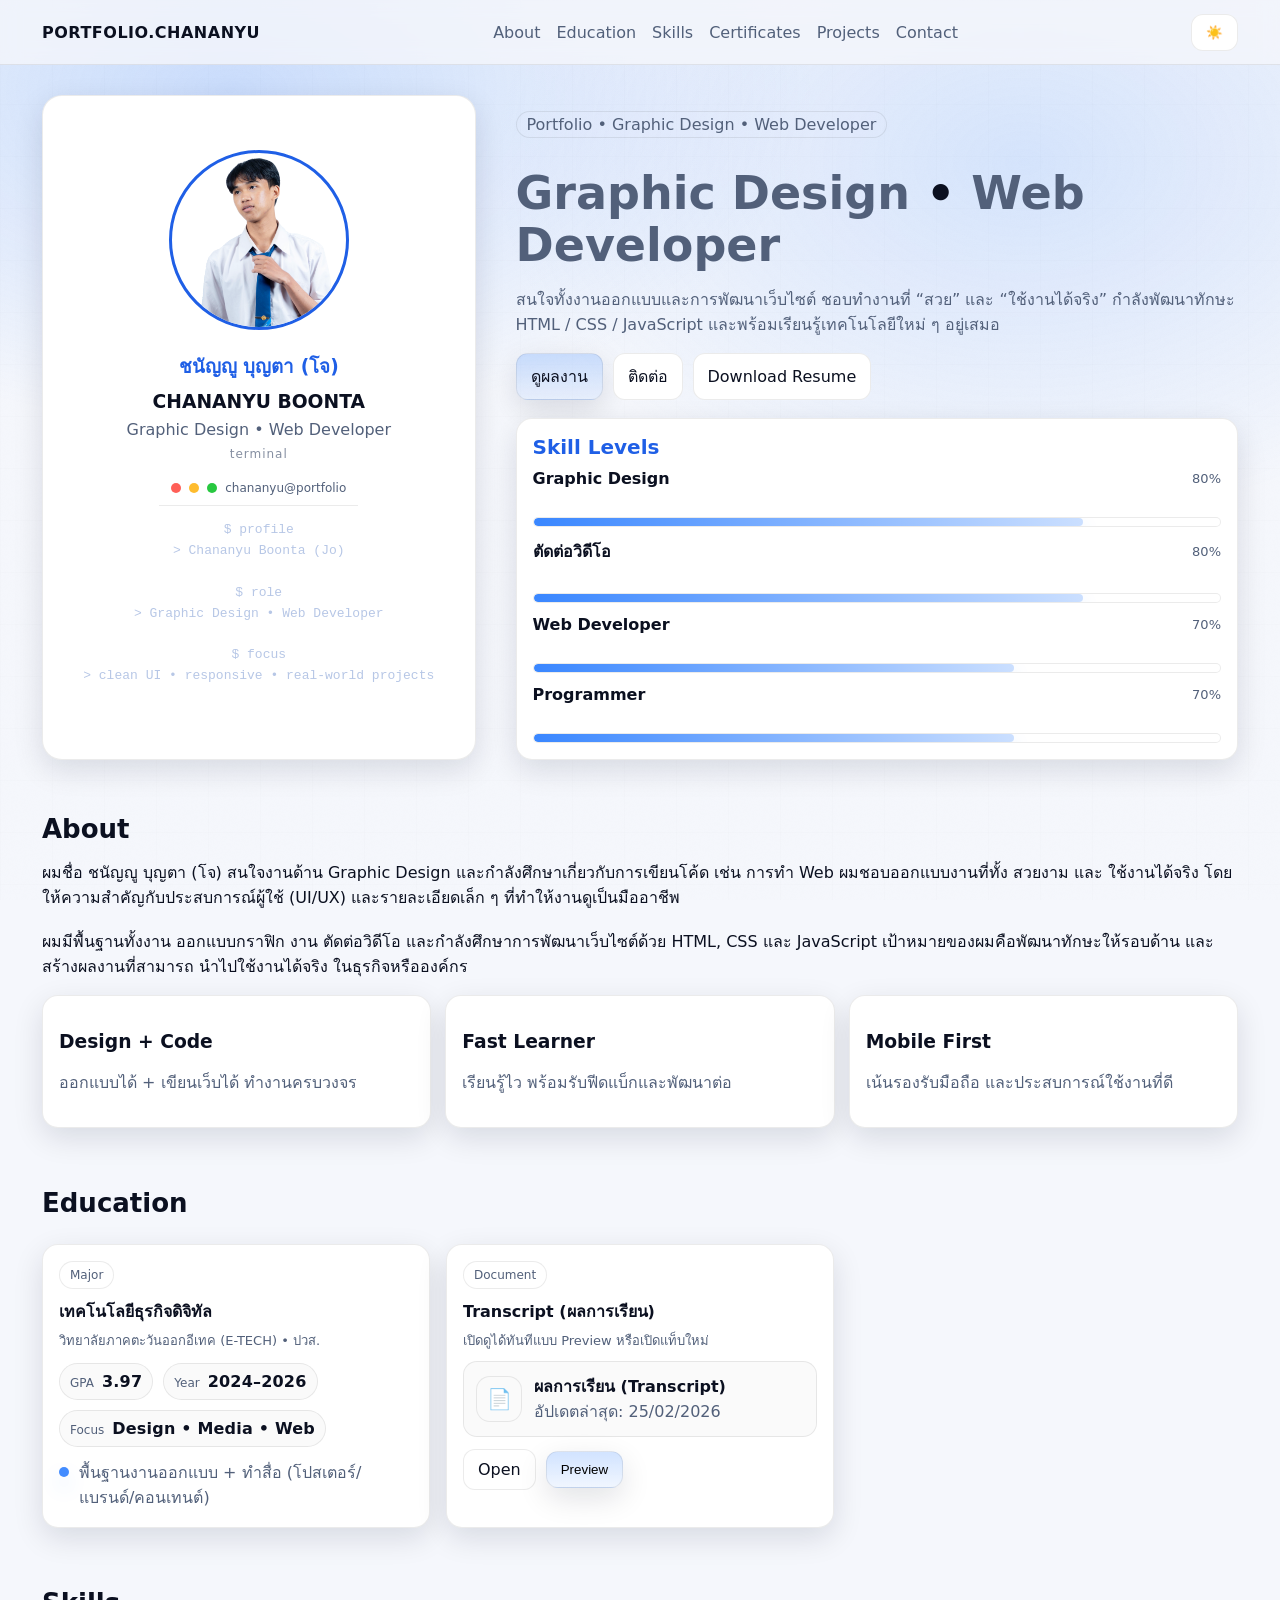
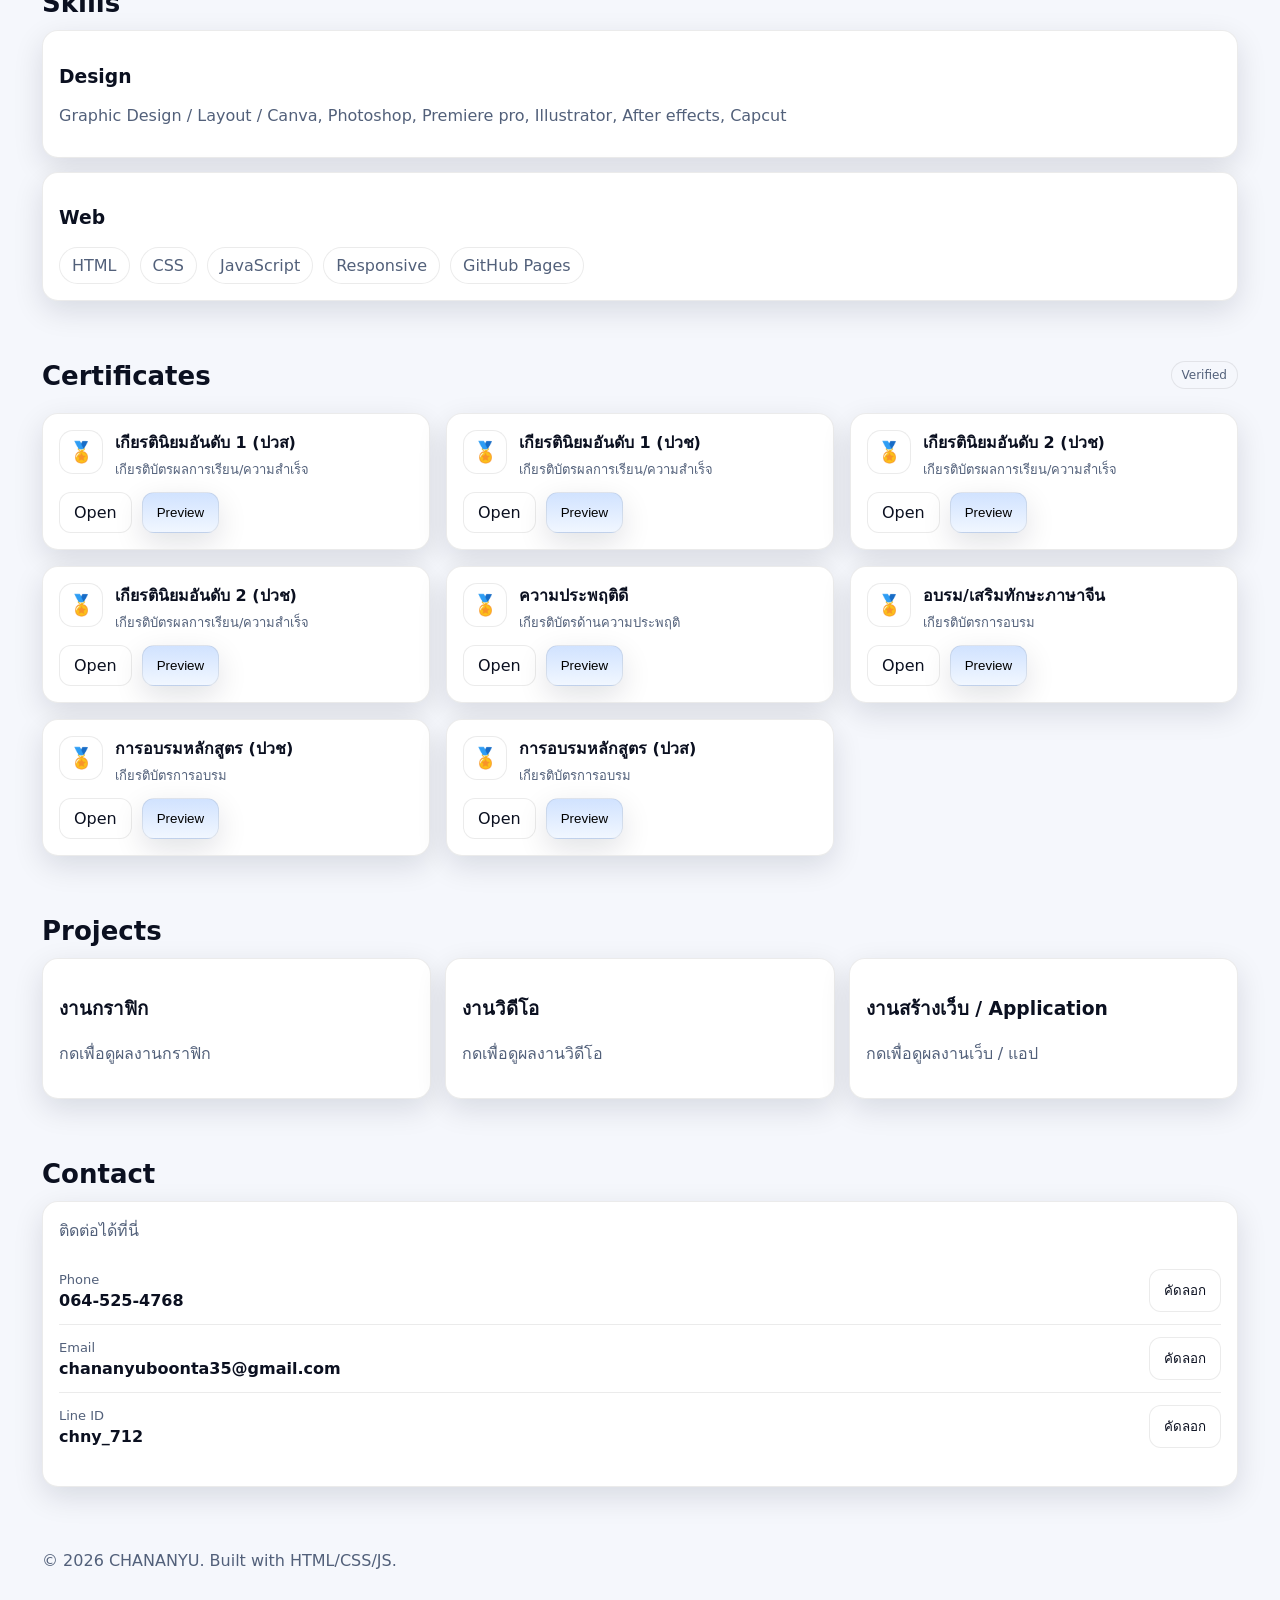
==== commit fa927988: "Add files via upload" ====
--- a/index.html
+++ b/index.html
@@ -11,19 +11,52 @@
 <body>
   <header class="header">
     <div class="container nav">
-      <a class="logo" href="#top">PORTFOLIO.CHANANYU<span class="dot"></span></a>
-
-      <nav class="menu">
-        <a href="#about">About</a>
-	<a href="#education">Education</a>
-        <a href="#skills">Skills</a>
-                <a href="#certificates">Certificates</a>
-<a href="#projects">Projects</a>
-        <a href="#contact">Contact</a>
-      </nav>
-
-      <button id="themeBtn" class="btn ghost" aria-label="Toggle theme">🌙</button>
-    </div>
+  <a class="logo" href="#top">PORTFOLIO.CHANANYU<span class="dot"></span></a>
+
+  <nav class="menu">
+    <a href="#about">About</a>
+    <a href="#education">Education</a>
+    <a href="#skills">Skills</a>
+    <a href="#certificates">Certificates</a>
+    <a href="#projects">Projects</a>
+    <a href="#contact">Contact</a>
+  </nav>
+
+  <div class="nav-actions">
+    <button id="themeBtn" class="btn ghost" aria-label="Toggle theme">🌙</button>
+
+    <!-- ✅ Mobile Hamburger -->
+    <button id="navBtn" class="btn ghost nav-btn" aria-label="Open menu" aria-expanded="false">
+      ☰
+    </button>
+  </div>
+</div>
+
+<!-- ✅ Mobile Drawer -->
+<div class="drawer" id="drawer" aria-hidden="true">
+  <div class="drawer-backdrop" data-drawer-close="1"></div>
+
+  <div class="drawer-panel" role="dialog" aria-modal="true" aria-label="Mobile menu">
+    <div class="drawer-head">
+      <div class="drawer-title">Menu</div>
+      <button class="drawer-close" type="button" data-drawer-close="1" aria-label="Close">✕</button>
+    </div>
+
+    <nav class="drawer-links">
+      <a href="#about" data-drawer-link="1">About</a>
+      <a href="#education" data-drawer-link="1">Education</a>
+      <a href="#skills" data-drawer-link="1">Skills</a>
+      <a href="#certificates" data-drawer-link="1">Certificates</a>
+      <a href="#projects" data-drawer-link="1">Projects</a>
+      <a href="#contact" data-drawer-link="1">Contact</a>
+    </nav>
+
+    <div class="drawer-foot">
+      <a class="btn" href="#projects" data-drawer-link="1">ดูผลงาน</a>
+      <a class="btn ghost" href="#contact" data-drawer-link="1">ติดต่อ</a>
+    </div>
+  </div>
+</div>
   </header>
 
   <main id="top">
--- a/styles.css
+++ b/styles.css
@@ -1003,4 +1003,239 @@
 .edu-hint{
   margin-top: 12px;
   font-size: 13px;
-}+}
+
+/* =========================
+   MOBILE IMPROVEMENT
+   ========================= */
+@media (max-width: 768px){
+
+  /* container padding */
+  .container{
+    padding: 0 16px;
+  }
+
+  /* hero */
+  .hero{
+    padding: 20px 0;
+  }
+
+  h1{
+    font-size: 28px;
+    line-height: 1.3;
+  }
+
+  .sub{
+    font-size: 14px;
+  }
+
+  /* profile card */
+  .profile-img{
+    width: 140px;
+    height: 140px;
+  }
+
+  /* buttons */
+  .actions{
+    flex-direction: column;
+    gap: 10px;
+  }
+
+  .btn{
+    width: 100%;
+  }
+
+  /* skill panel */
+  .skill-panel{
+    margin-top: 20px;
+  }
+
+  /* grid layouts */
+  .grid-3,
+  .cert-grid,
+  .edu-grid,
+  .video-grid{
+    grid-template-columns: 1fr !important;
+    column-count: 1 !important;
+  }
+
+  /* contact */
+  .contact-row{
+    flex-direction: column;
+    align-items: flex-start;
+  }
+
+  .contact-row button{
+    width: 100%;
+    margin-top: 8px;
+  }
+
+  /* modal */
+  .modal-panel{
+    width: 94vw;
+    height: 85vh;
+  }
+
+}
+
+/* =========================
+   MOBILE UI V2 (Hamburger + Drawer)
+   ========================= */
+
+.nav-actions{
+  display:flex;
+  align-items:center;
+  gap:10px;
+}
+
+/* Hamburger: ซ่อนไว้บน Desktop */
+.nav-btn{
+  display:none;
+  width:44px;
+  height:44px;
+  font-size:18px;
+  line-height:1;
+}
+
+/* Drawer base */
+.drawer{
+  position:fixed;
+  inset:0;
+  display:none;
+  z-index:9998;
+}
+.drawer.show{ display:block; }
+
+.drawer-backdrop{
+  position:absolute;
+  inset:0;
+  background: rgba(0,0,0,.55);
+  backdrop-filter: blur(6px);
+}
+
+.drawer-panel{
+  position:absolute;
+  right:0;
+  top:0;
+  height:100%;
+  width:min(340px, 88vw);
+  background: var(--panel);
+  border-left:1px solid var(--border);
+  box-shadow: 0 22px 70px rgba(0,0,0,.35);
+  display:flex;
+  flex-direction:column;
+  transform: translateX(12px);
+  opacity: 0;
+  transition: transform .18s ease, opacity .18s ease;
+}
+.drawer.show .drawer-panel{
+  transform: translateX(0);
+  opacity: 1;
+}
+
+.drawer-head{
+  display:flex;
+  align-items:center;
+  justify-content:space-between;
+  padding:14px 14px;
+  border-bottom:1px solid var(--border);
+  background: rgba(255,255,255,.03);
+}
+.drawer-title{
+  font-weight:850;
+  letter-spacing:.2px;
+}
+.drawer-close{
+  width:40px;
+  height:40px;
+  border-radius:12px;
+  border:1px solid var(--border);
+  background: transparent;
+  color: var(--text);
+  cursor:pointer;
+}
+
+.drawer-links{
+  display:flex;
+  flex-direction:column;
+  padding:10px;
+  gap:6px;
+}
+.drawer-links a{
+  padding:12px 12px;
+  border-radius:12px;
+  border:1px solid transparent;
+  color: var(--text);
+}
+.drawer-links a:hover{
+  background: rgba(255,255,255,.04);
+  border-color: var(--border);
+}
+
+.drawer-foot{
+  margin-top:auto;
+  padding:12px;
+  border-top:1px solid var(--border);
+  display:flex;
+  gap:10px;
+}
+.drawer-foot .btn{ flex:1; }
+
+/* ===== Mobile layout polish ===== */
+@media (max-width: 900px){
+
+  /* แสดง hamburger, ซ่อนเมนู desktop */
+  .menu{ display:none; }
+  .nav-btn{ display:inline-flex; justify-content:center; align-items:center; }
+
+  /* container padding */
+  .container{ padding: 0 16px; }
+
+  /* header height ให้กดง่าย */
+  .nav{ height: 60px; }
+
+  /* hero spacing */
+  .hero{ padding: 18px 0; }
+  .hero-grid{ grid-template-columns: 1fr; gap: 16px; }
+
+  /* profile card ให้อยู่บนและดูเด่น */
+  .profile-card{ padding: 16px; border-radius: 18px; }
+  .profile-img{ width: 132px; height: 132px; margin-bottom: 12px; }
+
+  /* typography */
+  h1{ font-size: 30px; line-height: 1.22; }
+  .sub{ font-size: 14px; }
+
+  /* actions -> full width */
+  .actions{ flex-direction: column; gap: 10px; }
+  .actions .btn{ width: 100%; }
+
+  /* cards spacing */
+  .section{ padding: 22px 0; }
+  .card{ border-radius: 16px; padding: 14px; }
+
+  /* grids -> 1 column (กันซ้อนแปลก) */
+  .grid-3{ column-count: 1; }
+  .cert-grid, .edu-grid, .video-grid{
+    grid-template-columns: 1fr !important;
+  }
+
+  /* contact row -> stack */
+  .contact-row{
+    flex-direction: column;
+    align-items: flex-start;
+  }
+  .contact-row button{
+    width: 100%;
+    margin-top: 8px;
+  }
+
+  /* modal ใช้งานง่ายขึ้น */
+  .modal-panel{
+    width: 94vw;
+    height: 86vh;
+  }
+}
+
+/* กัน body เลื่อนตอน drawer เปิด */
+.no-scroll{ overflow:hidden; }
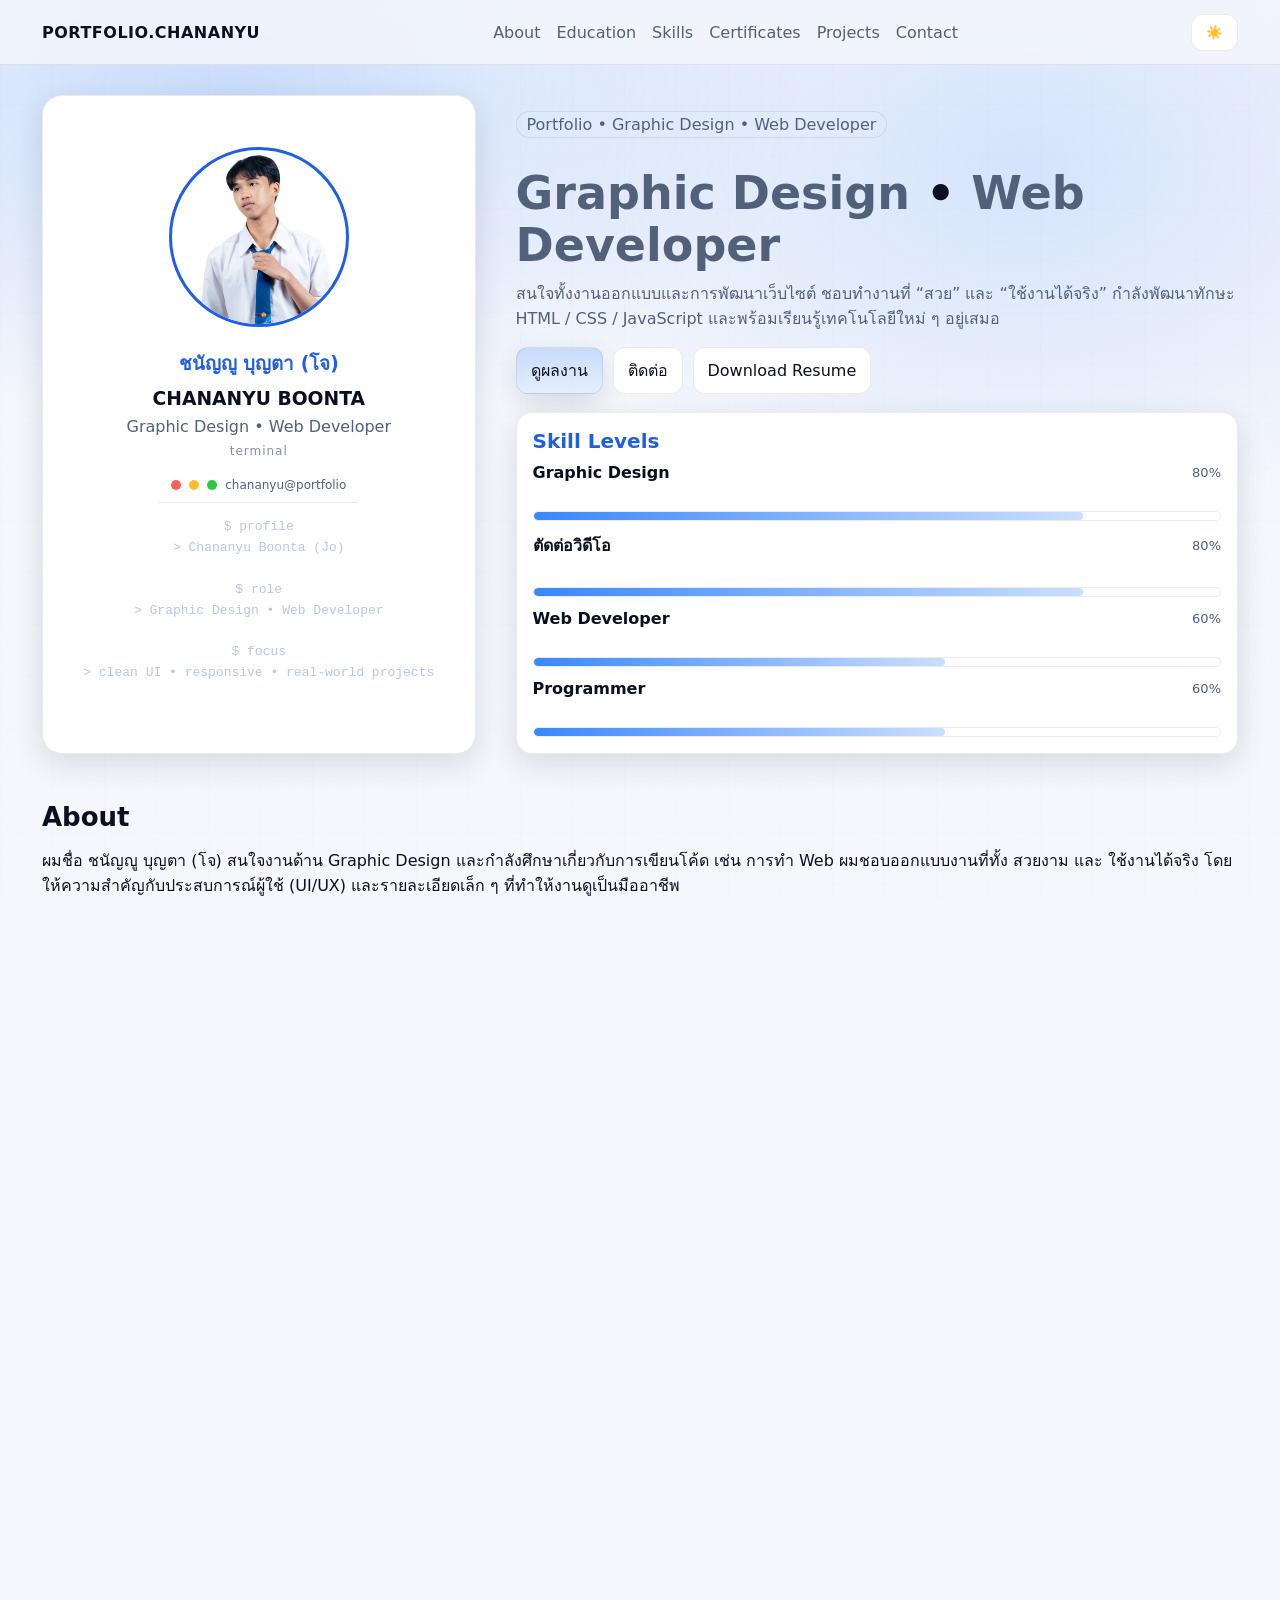
==== commit 4b90020a: "Add files via upload" ====
--- a/index.html
+++ b/index.html
@@ -133,20 +133,20 @@
       <div class="bar"><span class="fill" style="--p:80"></span></div>
     </div>
 
-    <div class="skill-item" data-p="70">
+    <div class="skill-item" data-p="60">
       <div class="skill-row">
         <span class="skill-name">Web Developer</span>
-        <span class="skill-val">70%</span>
-      </div>
-      <div class="bar"><span class="fill" style="--p:70"></span></div>
-    </div>
-
-    <div class="skill-item" data-p="70">
+        <span class="skill-val">60%</span>
+      </div>
+      <div class="bar"><span class="fill" style="--p:60"></span></div>
+    </div>
+
+    <div class="skill-item" data-p="60">
       <div class="skill-row">
         <span class="skill-name">Programmer</span>
-        <span class="skill-val">70%</span>
-      </div>
-      <div class="bar"><span class="fill" style="--p:70"></span></div>
+        <span class="skill-val">60%</span>
+      </div>
+      <div class="bar"><span class="fill" style="--p:60"></span></div>
     </div>
 
     
@@ -181,21 +181,6 @@
   เป้าหมายของผมคือพัฒนาทักษะให้รอบด้าน และสร้างผลงานที่สามารถ 
   <span class="hl">นำไปใช้งานได้จริง</span> ในธุรกิจหรือองค์กร
 </p>
-        <div class="grid-3">
-          <div class="card">
-            <h3>Design + Code</h3>
-            <p class="text-muted">ออกแบบได้ + เขียนเว็บได้ ทำงานครบวงจร</p>
-          </div>
-          <div class="card">
-            <h3>Fast Learner</h3>
-            <p class="text-muted">เรียนรู้ไว พร้อมรับฟีดแบ็กและพัฒนาต่อ</p>
-          </div>
-          <div class="card">
-            <h3>Mobile First</h3>
-            <p class="text-muted">เน้นรองรับมือถือ และประสบการณ์ใช้งานที่ดี</p>
-          </div>
-        </div>
-      </div>
     </section>
 
 
@@ -290,7 +275,7 @@
 
     <!-- ✅ Web ตามมา -->
     <div class="card mt">
-      <h3>Web</h3>
+      <h3>กำลังศึกษาการเขียน CODE</h3>
       <div class="chips">
         <span class="chip">HTML</span>
         <span class="chip">CSS</span>
--- a/styles.css
+++ b/styles.css
@@ -359,7 +359,7 @@
   .grid-3{grid-template-columns: 1fr}
   .menu{display:none}
   .page-head{ flex-direction:column; }
-  .page-title{ font-size: 28px; }
+  .page-title{ font-size: 50px; }
 }
 
 /* =========================
@@ -744,30 +744,8 @@
   margin-top: 12px;
 }
 
-/* Dark mode: ทำปุ่ม Preview ให้เด่นขึ้น */
-:root:not([data-theme="light"]) .cert-card .btn{
-  background: rgba(47,128,255,.14);
-  border-color: rgba(47,128,255,.35);
-  color: rgba(255,255,255,.92);
-}
-
-:root:not([data-theme="light"]) .cert-card .btn:hover{
-  background: rgba(47,128,255,.22);
-  border-color: rgba(47,128,255,.55);
-  transform: translateY(-1px);
-}
-
-/* ปุ่ม Open (ghost) ยังให้ดูเบากว่า Preview */
-:root:not([data-theme="light"]) .cert-card .btn.ghost{
-  background: transparent;
-  border-color: rgba(255,255,255,.18);
-  color: rgba(255,255,255,.75);
-}
-
-:root:not([data-theme="light"]) .cert-card .btn.ghost:hover{
-  border-color: rgba(47,128,255,.45);
-  color: rgba(255,255,255,.9);
-}
+
+
 
 /* =========================
    MODAL (Preview PDF)
@@ -1238,4 +1216,294 @@
 }
 
 /* กัน body เลื่อนตอน drawer เปิด */
-.no-scroll{ overflow:hidden; }+.no-scroll{ overflow:hidden; }
+
+/* =========================
+   MOBILE FIX PATCH (Header + Overflow)
+   วางท้ายสุดของ styles.css
+   ========================= */
+
+/* 1) กันหน้าเว็บล้นขวา (ช่วยแก้อาการเพี้ยน/มีสกอร์ลแนวนอน) */
+html, body{
+  max-width: 100%;
+  overflow-x: hidden;
+}
+
+/* 2) แก้ปุ่มบน header ไม่ให้โดน .btn{width:100%} จาก mobile block เดิม */
+@media (max-width: 900px){
+  .nav-actions .btn{
+    width: auto !important;
+    padding: 10px 12px;
+  }
+}
+
+/* 3) ปุ่มใน hero ให้เต็มความกว้างแค่ “ใน actions” พอ (ไม่กระทบ header) */
+@media (max-width: 900px){
+  .actions .btn{
+    width: 100%;
+  }
+}
+
+/* 4) Terminal/pre กันบรรทัดยาวดันจอ */
+@media (max-width: 900px){
+  .terminal-body{
+    white-space: pre-wrap;
+    word-break: break-word;
+    overflow-wrap: anywhere;
+  }
+}
+
+/* =========================
+   FIX: HAMBURGER LOOKS TRANSPARENT
+   ========================= */
+@media (max-width: 900px){
+  .nav-btn{
+    background: var(--panel) !important;
+    border-color: var(--border) !important;
+    box-shadow: 0 10px 26px rgba(0,0,0,.10) !important;
+    -webkit-backdrop-filter: none;
+    backdrop-filter: none;
+  }
+
+  /* ให้ปุ่มธีม + ปุ่มเมนู “ชัด” เหมือนกัน */
+  .nav-actions .btn{
+    background: var(--panel);
+    border-color: var(--border);
+  }
+}
+
+/* =========================
+   FIX: CARDS TOO CLOSE (Projects / About)
+   ========================= */
+@media (max-width: 900px){
+  /* เดิมเป็น column-count เลย spacing แปลก + ไม่มีช่องว่างของ .card */
+  .grid-3{
+    column-count: unset !important;
+    column-gap: unset !important;
+    display: grid !important;
+    grid-template-columns: 1fr !important;
+    gap: 14px !important;
+  }
+
+  /* ทำให้ทุกการ์ดใน grid-3 มีช่องหายใจ */
+  .grid-3 .card{
+    margin: 0 !important;
+  }
+
+  .project-link .card{
+    margin: 0 !important;
+  }
+}
+
+@media (max-width: 900px){
+  .drawer-backdrop{
+    background: rgba(0,0,0,.68) !important;
+  }
+  .drawer-panel{
+    background: var(--panel) !important;
+    opacity: 1 !important;
+  }
+}
+
+/* =========================
+   FINAL FIX: Drawer background not transparent (iOS Safari)
+   วางท้ายสุดของ styles.css
+   ========================= */
+.drawer{
+  z-index: 99999 !important;
+}
+
+.drawer-backdrop{
+  background: rgba(0,0,0,.78) !important; /* ทำให้ด้านหลังมืดทึบขึ้น */
+  backdrop-filter: none !important;
+  -webkit-backdrop-filter: none !important;
+}
+
+.drawer-panel{
+  background: var(--panel) !important;     /* แผงเมนูทึบ */
+  opacity: 1 !important;
+  box-shadow: 0 22px 70px rgba(0,0,0,.45) !important;
+}
+
+/* กันบาง element (เช่น body::before/::after) ลอยทับทำให้ดูโปร่ง */
+.drawer,
+.drawer *{
+  isolation: isolate;
+}
+
+/* =========================
+   FIX FINAL: Drawer backdrop must cover FULL screen
+   (Android/iOS Safari safe)
+   วางท้ายสุดของ styles.css
+   ========================= */
+
+/* ตัวครอบ */
+.drawer{
+  position: fixed !important;
+  inset: 0 !important;
+  z-index: 999999 !important;
+}
+
+/* แผ่นดำทับทั้งจอ */
+.drawer-backdrop{
+  position: fixed !important;
+  inset: 0 !important;
+  background: rgba(0,0,0,.78) !important;
+  backdrop-filter: none !important;
+  -webkit-backdrop-filter: none !important;
+}
+
+/* แผงเมนูด้านขวา */
+.drawer-panel{
+  position: fixed !important;
+  top: 0 !important;
+  right: 0 !important;
+  height: 100vh !important;
+  width: min(340px, 88vw) !important;
+  background: var(--panel) !important;
+  opacity: 1 !important;
+  z-index: 1 !important;
+  box-shadow: 0 22px 70px rgba(0,0,0,.45) !important;
+}
+
+/* =========================
+   GLOBAL SPACING SYSTEM (FINAL)
+   วางท้ายสุดของ styles.css
+   ========================= */
+
+/* ระยะห่างแต่ละ section ให้เท่ากัน */
+.section{
+  padding: 24px 0 !important;
+}
+
+/* หัวข้อแต่ละ section */
+.section h2{
+  margin: 0 0 14px !important;
+  font-size: 26px;
+}
+
+/* ข้อความนำ/ย่อหน้า */
+.lead{ margin: 0 0 12px !important; }
+.sub{ margin: 0 !important; }
+
+/* ระยะห่างระหว่างการ์ดใน section เดียวกัน */
+.card + .card{
+  margin-top: 14px;
+}
+
+/* ระยะห่างในกริดต่าง ๆ */
+.grid-3,
+.cert-grid,
+.edu-grid,
+.video-grid{
+  gap: 16px !important;
+}
+
+/* กันกรณี Masonry (column-count) ทำให้การ์ดชิด/สลับ spacing */
+.grid-3{
+  column-gap: 16px !important;
+}
+.grid-3 > *{
+  break-inside: avoid;
+  margin-bottom: 16px;
+}
+
+/* =========================
+   MOBILE: ให้แน่นขึ้นนิดนึง แต่ยังหายใจได้
+   ========================= */
+@media (max-width: 900px){
+  .section{
+    padding: 18px 0 !important;
+  }
+  .section h2{
+    margin-bottom: 12px !important;
+  }
+  .card{
+    padding: 14px !important;
+    border-radius: 16px !important;
+  }
+  .card + .card{
+    margin-top: 12px;
+  }
+}
+
+/* =========================
+   DARK MODE: Preview Button Upgrade
+   ========================= */
+
+:root:not([data-theme="light"]) .cert-card .btn:not(.ghost){
+  background: linear-gradient(
+    180deg,
+    rgba(47,128,255,.35),
+    rgba(47,128,255,.18)
+  ) !important;
+
+  border: 1px solid rgba(47,128,255,.55) !important;
+  color: #ffffff !important;
+  box-shadow:
+    0 8px 24px rgba(47,128,255,.25),
+    0 0 0 1px rgba(47,128,255,.25) inset !important;
+}
+
+/* Hover effect */
+html:not([data-theme="light"]) .cert-card .btn:not(.ghost){
+  background: linear-gradient(
+    180deg,
+    rgba(47,128,255,.45),
+    rgba(47,128,255,.22)
+  ) !important;
+
+  border: 1px solid rgba(47,128,255,.65) !important;
+  color: #ffffff !important;
+  box-shadow:
+    0 12px 30px rgba(47,128,255,.35),
+    0 0 0 1px rgba(47,128,255,.35) inset !important;
+}
+
+html:not([data-theme="light"]) .cert-card .btn:not(.ghost):hover{
+  background: linear-gradient(
+    180deg,
+    rgba(47,128,255,.65),
+    rgba(47,128,255,.35)
+  ) !important;
+}
+
+/* =========================
+   FIX CERT BUTTONS (Dark mode)
+   วางท้ายสุด styles.css
+   ========================= */
+
+/* โหมดมืดเท่านั้น */
+html:not([data-theme="light"]) .cert-card .btn{
+  background: linear-gradient(180deg, rgba(47,128,255,.55), rgba(47,128,255,.22)) !important;
+  border-color: rgba(47,128,255,.75) !important;
+  color: #fff !important;
+  box-shadow: 0 12px 28px rgba(47,128,255,.25) !important;
+}
+
+/* Hover */
+html:not([data-theme="light"]) .cert-card .btn:hover{
+  background: linear-gradient(180deg, rgba(47,128,255,.70), rgba(47,128,255,.30)) !important;
+  border-color: rgba(47,128,255,.95) !important;
+}
+
+/* ปุ่ม Open (ghost) ให้ดูเป็นรอง */
+html:not([data-theme="light"]) .cert-card .btn.ghost{
+  background: rgba(255,255,255,.04) !important;
+  border-color: rgba(255,255,255,.18) !important;
+  color: rgba(255,255,255,.78) !important;
+  box-shadow: none !important;
+}
+
+html:not([data-theme="light"]) .cert-card .btn.ghost:hover{
+  background: rgba(255,255,255,.08) !important;
+  border-color: rgba(47,128,255,.55) !important;
+  color: #fff !important;
+}
+
+/* =========================
+   FIX Preview Text (Dark mode)
+   ========================= */
+:root:not([data-theme="light"]) .edu-card .btn{
+  color: #ffffff !important;
+}
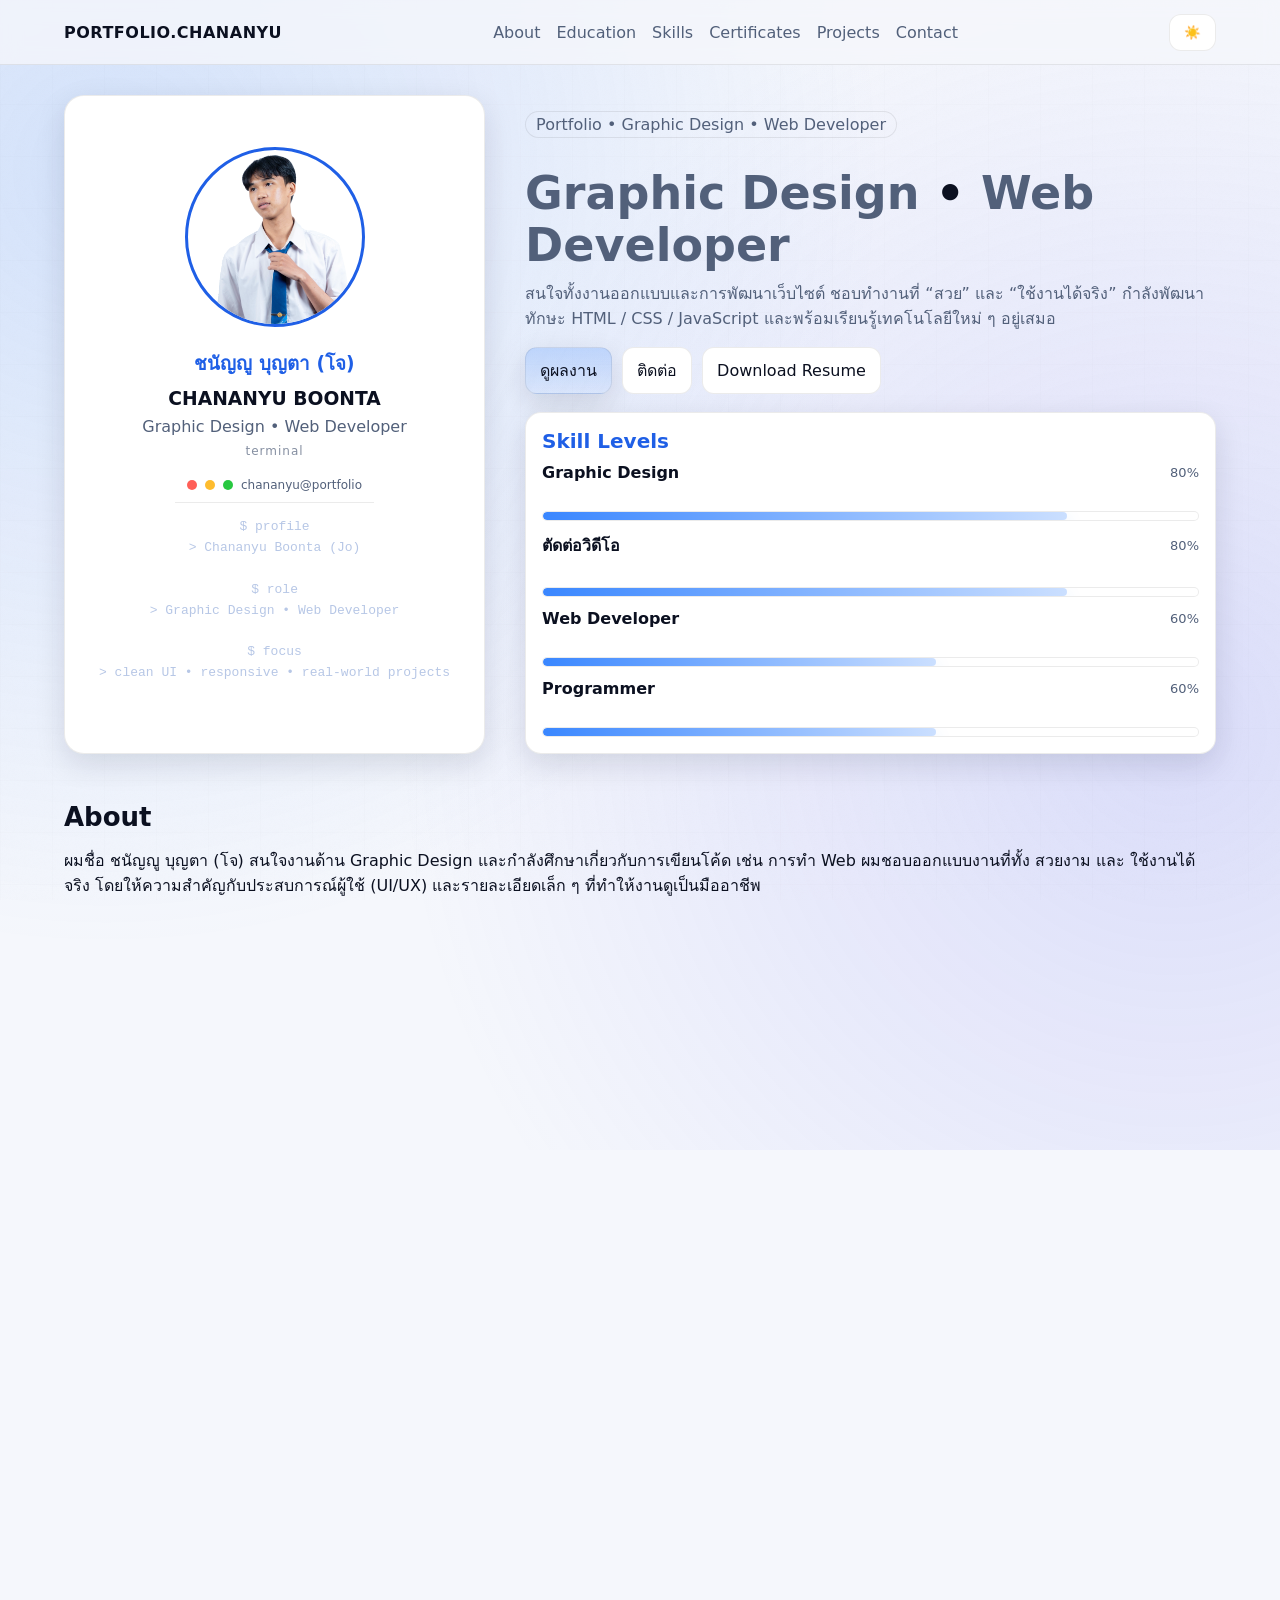
==== commit 209f1f8b: "Add files via upload" ====
--- a/index.html
+++ b/index.html
@@ -1,5 +1,5 @@
 <!doctype html>
-<html lang="th">
+<html data-theme="light" lang="th">
 <head>
   <meta charset="UTF-8" />
   <meta name="viewport" content="width=device-width, initial-scale=1.0" />
@@ -512,47 +512,7 @@
   </div>
 
   
-  <script>
-    (function(){
-      const modal = document.getElementById('certModal');
-      const frame = document.getElementById('certFrame');
-      const titleEl = document.getElementById('certModalTitle');
-      const openNew = document.getElementById('certOpenNew');
-
-      function openModal(src, title){
-        titleEl.textContent = title || 'Certificate';
-        frame.src = src;
-        openNew.href = src;
-        modal.classList.add('show');
-        modal.setAttribute('aria-hidden','false');
-        document.body.classList.add('no-scroll');
-      }
-      function closeModal(){
-        modal.classList.remove('show');
-        modal.setAttribute('aria-hidden','true');
-        frame.src = '';
-        document.body.classList.remove('no-scroll');
-      }
-
-      document.addEventListener('click', (e) => {
-        const btn = e.target.closest('[data-cert]');
-        if(btn){
-          const src = btn.getAttribute('data-cert');
-          const title = btn.getAttribute('data-cert-title');
-          openModal(src, title);
-          return;
-        }
-        if(e.target.closest('[data-close="1"]')){
-          closeModal();
-          return;
-        }
-      });
-
-      document.addEventListener('keydown', (e) => {
-        if(e.key === 'Escape' && modal.classList.contains('show')) closeModal();
-      });
-    })();
-  </script>
+  
 
   <script src="app.js"></script>
 </body>
--- a/styles.css
+++ b/styles.css
@@ -46,7 +46,7 @@
 
 main{flex:1}
 a{color:inherit; text-decoration:none}
-.container{max-width:1200px; margin:0 auto; padding:0 2px}
+.container{max-width:1200px; margin:0 auto; padding:0 24px}
 
 /* ===== HEADER ===== */
 .header{
@@ -131,20 +131,31 @@
 }
 :root[data-theme="light"] .card{ background: var(--panel); }
 
-/* Masonry layout */
+
+/* ===== GRID (ใช้กับหน้า Projects/Video/Web) ===== */
 .grid-3{
+  display:grid;
+  grid-template-columns: repeat(3, minmax(0, 1fr));
+  gap:16px;
+  align-items:stretch;
+}
+
+/* Masonry (ใช้กับหน้า งานกราฟิกที่รูปเยอะ ๆ) */
+.masonry-3{
   column-count: 3;
-  column-gap: 14px;
-}
-
-.grid-3 .project-card{
+  column-gap: 16px;
+}
+.masonry-3 .project-card{
   break-inside: avoid;
-  margin-bottom: 14px;
+  margin-bottom: 16px;
 }
 
 @media (max-width: 900px){
-  .grid-3{ column-count: 1; }
-}
+  .grid-3{ grid-template-columns: 1fr; }
+  .masonry-3{ column-count: 1; }
+}
+
+
 
 /* ===== CHIP ===== */
 .chips{display:flex; flex-wrap:wrap; gap:10px}
@@ -371,19 +382,6 @@
   background: var(--bg);
 }
 
-/* 2) Glow เบา ๆ ไม่เป็นแทบ */
-:root:not([data-theme="light"]) body::before{
-  content:"";
-  position: fixed;
-  inset: 0;
-  pointer-events:none;
-  z-index:-2;
-  background:
-    radial-gradient(900px 520px at 18% 8%, rgba(47,128,255,.16), transparent 65%),
-    radial-gradient(760px 520px at 80% 18%, rgba(47,128,255,.10), transparent 70%);
-  opacity: 1;
-}
-
 /* 3) Grid overlay ให้กลับมา “ชัดกำลังดี” */
 :root:not([data-theme="light"]) body::after{
   content:"";
@@ -428,18 +426,6 @@
 /* โหมดสว่าง: เพิ่ม glow เบา ๆ */
 :root[data-theme="light"] body{
   background: var(--bg);
-}
-
-/* glow */
-:root[data-theme="light"] body::before{
-  content:"";
-  position: fixed;
-  inset: 0;
-  pointer-events:none;
-  z-index:-2;
-  background:
-    radial-gradient(900px 520px at 18% 10%, rgba(47,128,255,.22), transparent 65%),
-    radial-gradient(760px 520px at 80% 18%, rgba(47,128,255,.16), transparent 70%);
 }
 
 /* grid + noise (จาง ๆ) */
@@ -633,13 +619,6 @@
   animation: glowMove 18s ease-in-out infinite alternate;
 }
 
-/* Dark Mode */
-body.dark::before{
-  background:
-    radial-gradient(circle at 20% 30%, rgba(59,130,246,.35), transparent 50%),
-    radial-gradient(circle at 80% 70%, rgba(99,102,241,.35), transparent 50%);
-}
-
 @keyframes glowMove{
   0%{
     transform: translate(0px, 0px) scale(1);
@@ -875,7 +854,7 @@
   border-radius:16px;
   pointer-events:none;
   opacity:0;
-  background: radial-gradient(600px 220px at 20% 10%, rgba(47,128,255,.18),);
+  background: radial-gradient(600px 220px at 20% 10%, rgba(47,128,255,.18), transparent 60%);
   transition: opacity .2s ease;
 }
 
@@ -1507,3 +1486,22 @@
 :root:not([data-theme="light"]) .edu-card .btn{
   color: #ffffff !important;
 }
+
+
+@media (max-width: 600px){
+  .container{padding:0 16px}
+}
+
+
+/* กันหัวข้อโดน Header บังเวลาเลื่อนด้วย anchor */
+section[id]{scroll-margin-top:80px}
+
+/* ===== Glow (theme-safe) ===== */
+:root{ --glowA: .25; --glowB: .25; }
+:root[data-theme="light"]{ --glowA: .18; --glowB: .18; }
+body::before{
+  opacity: 1;
+  background:
+    radial-gradient(circle at 20% 30%, rgba(59,130,246,var(--glowA)), transparent 45%),
+    radial-gradient(circle at 80% 70%, rgba(99,102,241,var(--glowB)), transparent 45%);
+}
